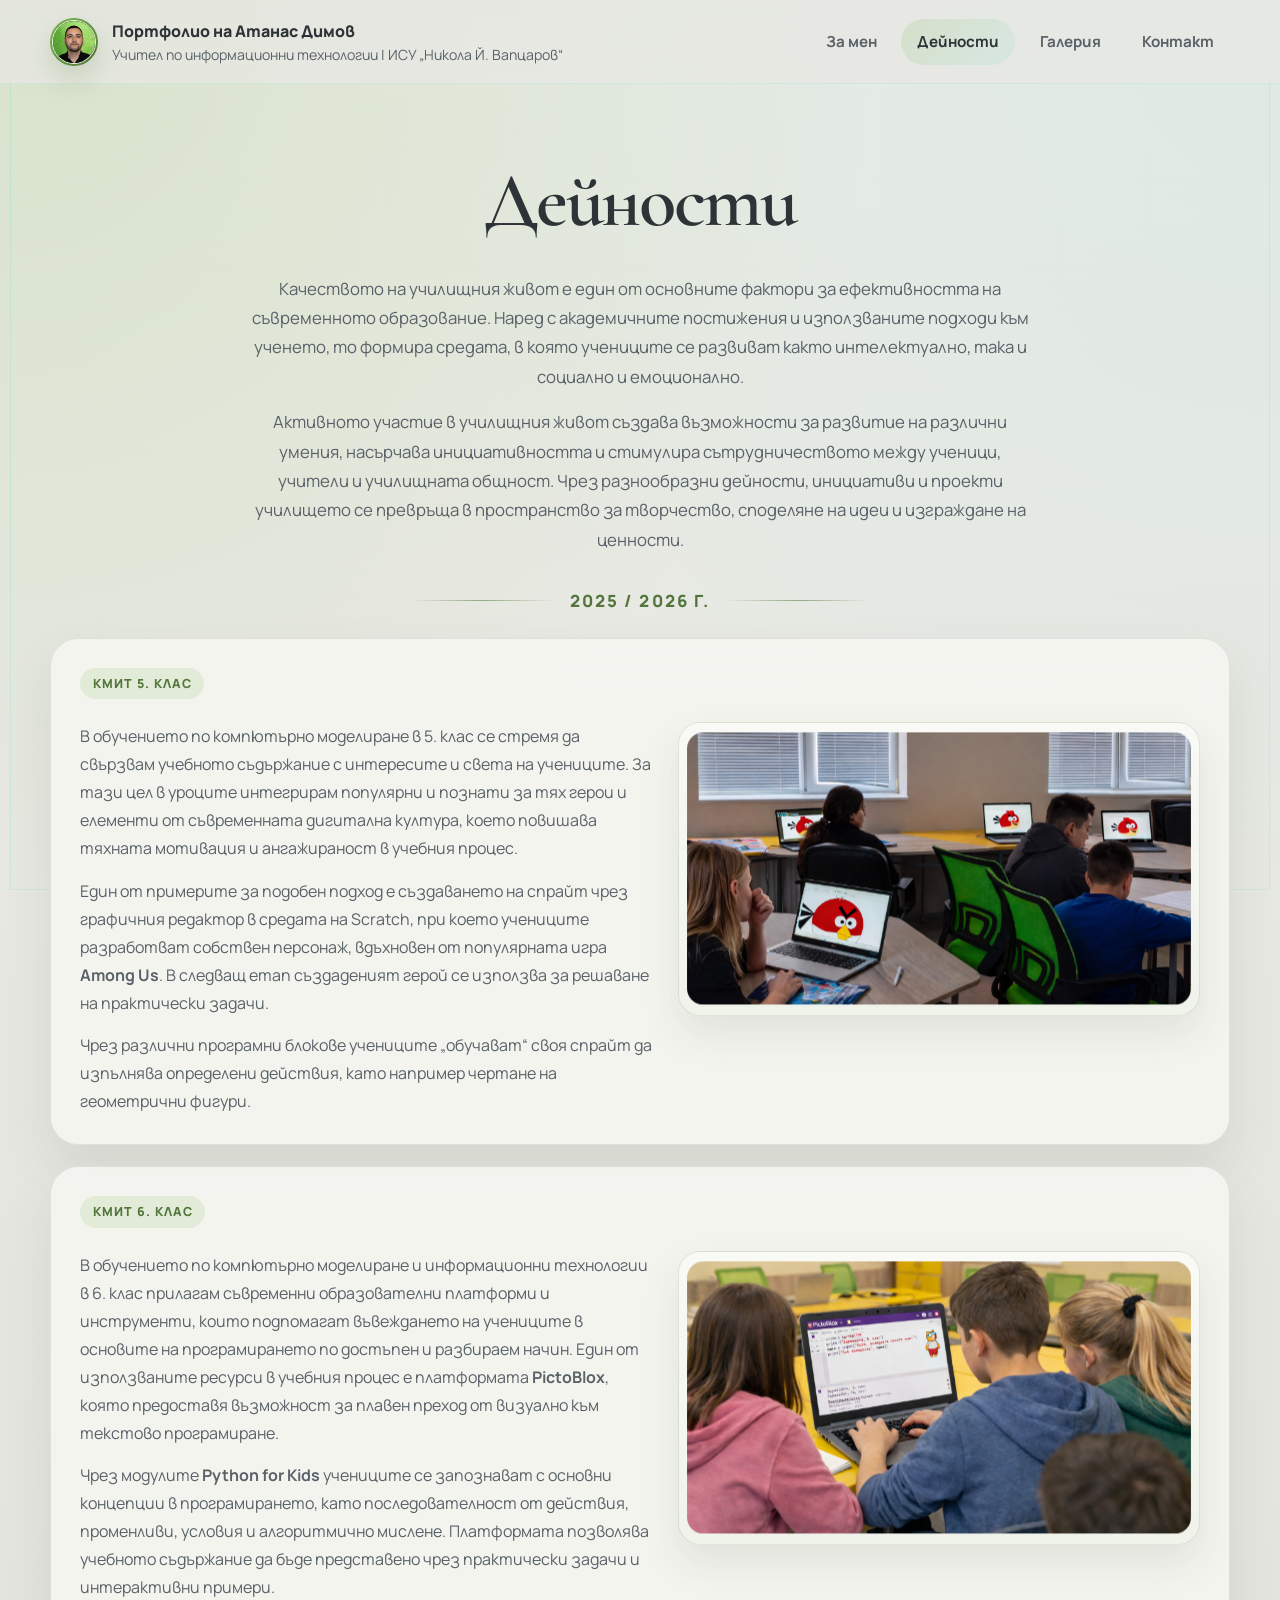
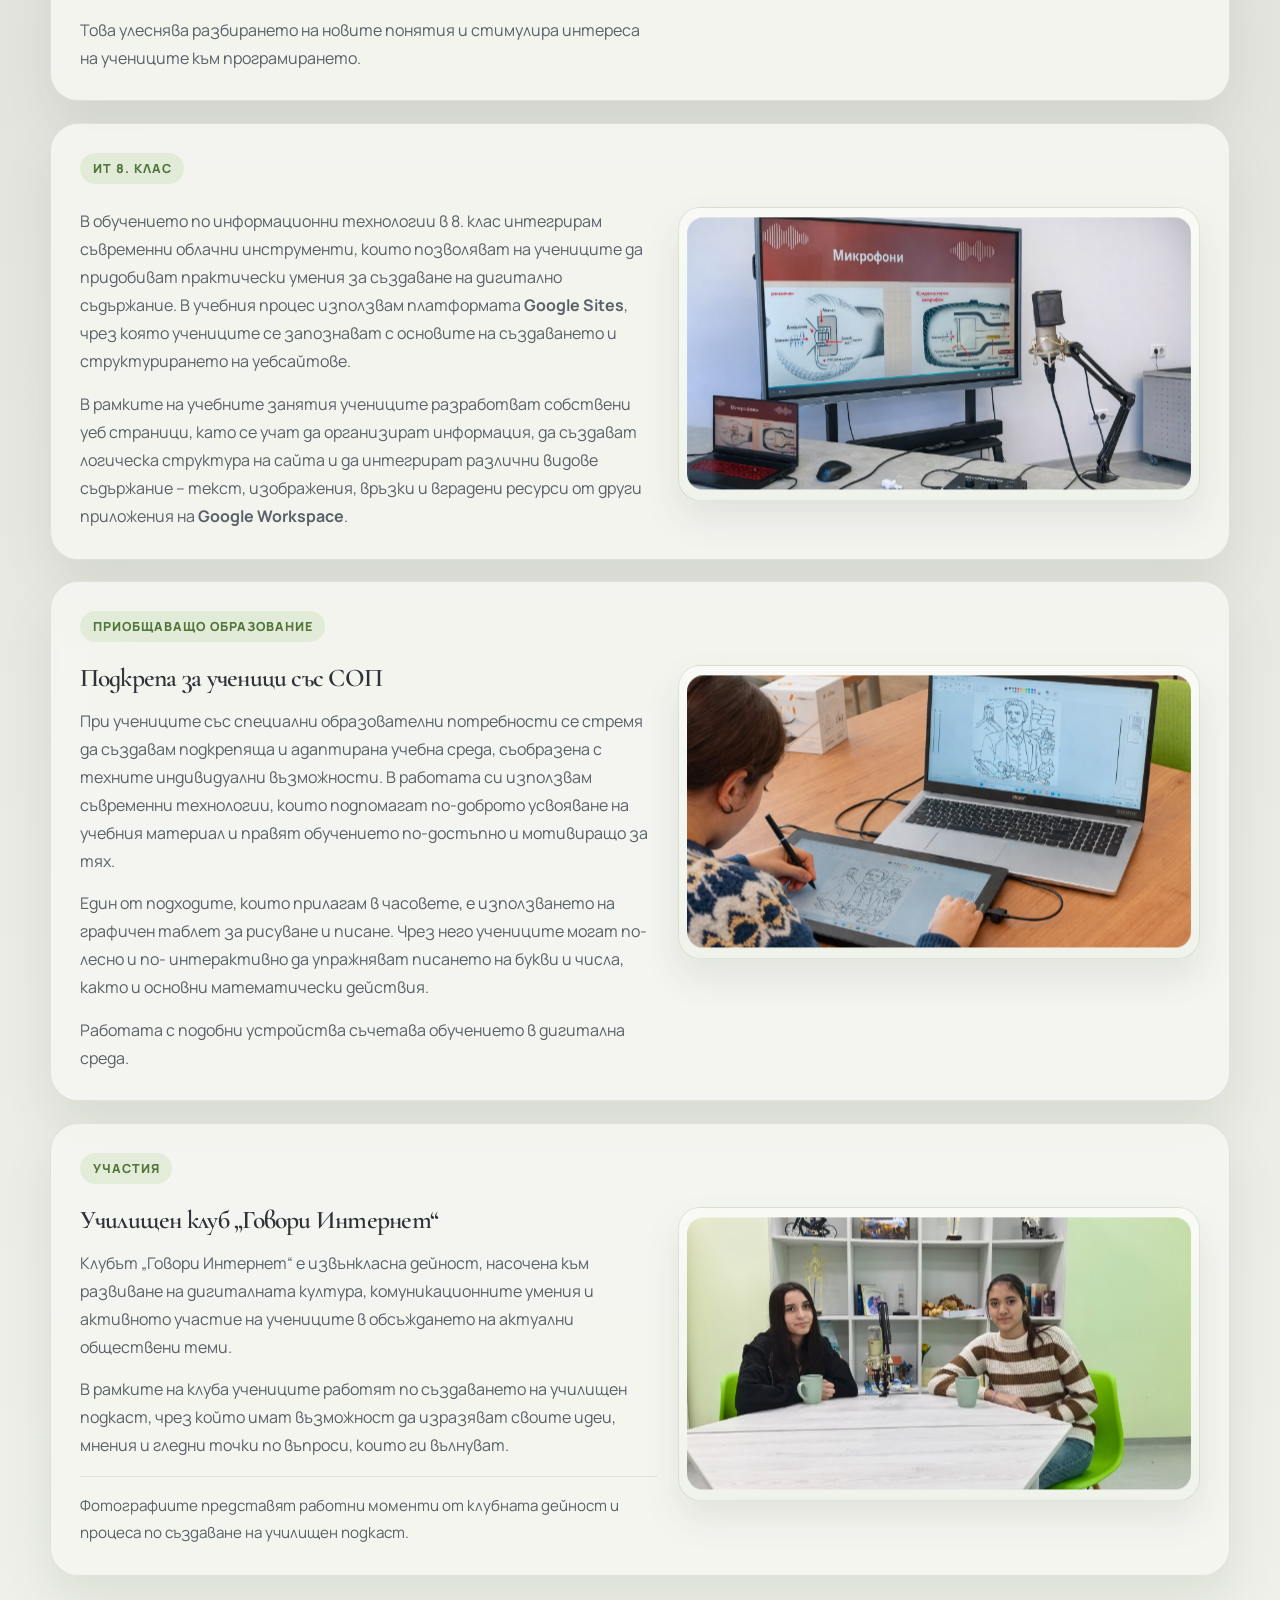
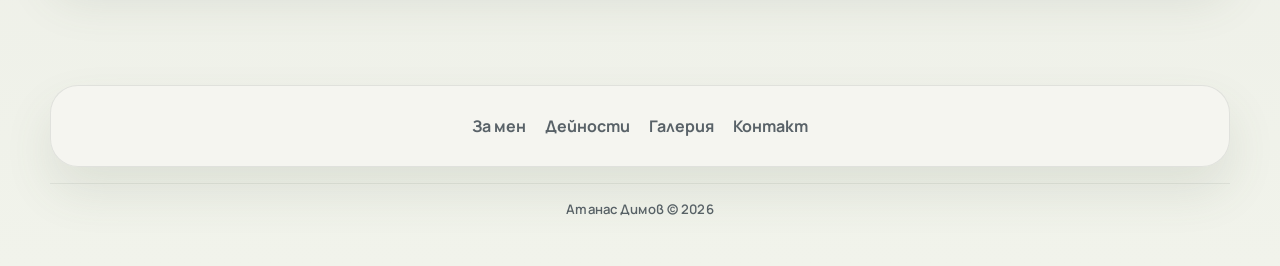
==== activities.html @ 5ce168e5 "portfolio" ====
<!DOCTYPE html>
<html lang="bg">
  <head>
    <meta charset="UTF-8" />
        <meta name="viewport" content="width=device-width, initial-scale=1.0" />
    <script>
      document.documentElement.classList.add("js");
    </script>
    <title>Учителско портфолио | Дейности</title>
    <meta
      name="description"
      content="Страница с основните направления за дейности в учителското портфолио на Атанас Димов."
    />
    <link rel="preconnect" href="https://fonts.googleapis.com" />
    <link rel="preconnect" href="https://fonts.gstatic.com" crossorigin />
    <link
      href="https://fonts.googleapis.com/css2?family=Cormorant+Garamond:wght@500;600;700&family=Manrope:wght@400;500;600;700;800&display=swap"
      rel="stylesheet"
    />
    <link rel="icon" type="image/svg+xml" href="assets/favicon.svg" />
    <link rel="icon" type="image/png" sizes="32x32" href="assets/favicon-32.png" />
    <link rel="icon" type="image/png" sizes="16x16" href="assets/favicon-16.png" />
    <link rel="icon" type="image/png" sizes="48x48" href="assets/favicon-48.png" />
    <link rel="apple-touch-icon" href="assets/favicon.png" />
    <link rel="stylesheet" href="assets/styles.css?v=20260509a" />
  </head>
  <body class="is-loading" data-page="activities">
    <div class="site-loader" data-site-loader role="status" aria-live="polite">
      <div class="site-loader__stage">
        <div class="site-loader__glow" aria-hidden="true"></div>
        <figure class="site-loader__art" aria-hidden="true">
          <img class="site-loader__image" src="assets/loadpage.png" alt="" decoding="async" />
        </figure>
        <div class="site-loader__copy">
          <strong>Учителско портфолио</strong>
          <span>Зареждане на страницата...</span>
        </div>
      </div>
    </div>    <div class="site-shell">
      <header class="topbar">
        <div class="container topbar-inner">
          <a class="brand" href="index.html" aria-label="Портфолио">
            <div class="brand-mark"><img class="brand-mark-image" src="assets/atanas-photo.jpg" alt="Атанас Димов" /></div>
            <div class="brand-copy">
              <div class="brand-title">Портфолио на Атанас Димов</div>
              <div class="brand-subtitle">Учител по информационни технологии | ИСУ „Никола Й. Вапцаров“</div>
            </div>
          </a>

          <button
            class="nav-toggle"
            type="button"
            aria-label="Отвори меню"
            aria-expanded="false"
            data-nav-toggle
          >
            <span></span>
          </button>

                    <nav class="nav" data-nav>
            <a href="index.html" data-page="about">За мен</a>
            <a href="activities.html" data-page="activities">Дейности</a>
            <a href="gallery.html" data-page="gallery">Галерия</a>
            <a href="contact.html" data-page="contact">Контакт</a>
          </nav>
        </div>
      </header>

      <main>
        <section class="section">
          <div class="container">
            <div class="simple-title reveal">
              <h1>Дейности</h1>
            </div>

            <div class="section-header reveal" style="margin-left: auto; margin-right: auto; text-align: center;">
              <p>
                Качеството на училищния живот е един от основните фактори за ефективността на съвременното образование. Наред с академичните постижения и използваните подходи към ученето, то формира средата, в която учениците се развиват както интелектуално, така и социално и емоционално.


              </p>
              <p>
                Активното участие в училищния живот създава възможности за развитие на различни умения, насърчава инициативността и стимулира сътрудничеството между ученици, учители и училищната общност. Чрез разнообразни дейности, инициативи и проекти училището се превръща в пространство за творчество, споделяне на идеи и изграждане на ценности.


              </p>
            </div>

            <div class="year-divider reveal"><span>2025 / 2026 г.</span></div>

            <div class="grid grid-3">
              <article class="card reveal activity-feature-card">
                <div class="card-tag">КМИТ 5. клас</div>
                <div class="activity-feature-layout">
                  <div class="activity-copy">
                    <p>
                      В обучението по компютърно моделиране в 5. клас се стремя да свързвам
                      учебното съдържание с интересите и света на учениците. За тази цел в
                      уроците интегрирам популярни и познати за тях герои и елементи от
                      съвременната дигитална култура, което повишава тяхната мотивация и
                      ангажираност в учебния процес.
                    </p>
                    <p>
                      Един от примерите за подобен подход е създаването на спрайт чрез графичния
                      редактор в средата на Scratch, при което учениците разработват собствен
                      персонаж, вдъхновен от популярната игра <strong>Among Us</strong>. В следващ етап създаденият
                      герой се използва за решаване на практически задачи.
                    </p>
                    <p>
                      Чрез различни програмни блокове учениците „обучават“ своя спрайт да
                      изпълнява определени действия, като например чертане на геометрични фигури.
                    </p>
                  </div>
                  <div class="activity-media">
                    <figure class="activity-photo-frame">
                      <img
                        src="assets/activities/kmit-5/angry-birds-horizontal.png"
                        alt="Ученици работят по графичен проект в КМИТ 5. клас"
                        loading="lazy"
                      />
                    </figure>
                  </div>
                </div>
              </article>

              <article class="card reveal activity-feature-card">
                <div class="card-tag">КМИТ 6. клас</div>
                <div class="activity-feature-layout">
                  <div class="activity-copy">
                    <p>
                      В обучението по компютърно моделиране и информационни технологии в 6. клас
                      прилагам съвременни образователни платформи и инструменти, които подпомагат
                      въвеждането на учениците в основите на програмирането по достъпен и разбираем начин.
                      Един от използваните ресурси в учебния процес е платформата <strong>PictoBlox</strong>, която
                      предоставя възможност за плавен преход от визуално към текстово програмиране.
                    </p>
                    <p>
                      Чрез модулите <strong>Python for Kids</strong> учениците се запознават с основни концепции в
                      програмирането, като последователност от действия, променливи, условия и
                      алгоритмично мислене. Платформата позволява учебното съдържание да бъде
                      представено чрез практически задачи и интерактивни примери.
                    </p>
                    <p>
                      Това улеснява разбирането на новите понятия и стимулира интереса на учениците
                      към програмирането.
                    </p>
                  </div>
                  <div class="activity-media">
                    <figure class="activity-photo-frame">
                      <img
                        src="assets/activities/kmit-6/pictoblox-horizontal.png"
                        alt="Ученици работят с PictoBlox в КМИТ 6. клас"
                        loading="lazy"
                      />
                    </figure>
                  </div>
                </div>
              </article>

              <article class="card reveal activity-feature-card">
                <div class="card-tag">ИТ 8. клас</div>
                <div class="activity-feature-layout">
                  <div class="activity-copy">
                    <p>
                      В обучението по информационни технологии в 8. клас интегрирам съвременни
                      облачни инструменти, които позволяват на учениците да придобиват практически
                      умения за създаване на дигитално съдържание. В учебния процес използвам
                      платформата <strong>Google Sites</strong>, чрез която учениците се запознават с
                      основите на създаването и структурирането на уебсайтове.
                    </p>
                    <p>
                      В рамките на учебните занятия учениците разработват собствени уеб страници,
                      като се учат да организират информация, да създават логическа структура на сайта
                      и да интегрират различни видове съдържание – текст, изображения, връзки и
                      вградени ресурси от други приложения на <strong>Google Workspace</strong>.
                    </p>
                  </div>
                  <div class="activity-media">
                    <figure class="activity-photo-frame">
                      <img
                        src="assets/activities/it-8/google-sites-horizontal.png"
                        alt="Презентация и работа с дигитално съдържание в ИТ 8. клас"
                        loading="lazy"
                      />
                    </figure>
                  </div>
                </div>
              </article>

              <article class="card reveal activity-feature-card">
                <div class="card-tag">Приобщаващо образование</div>
                <div class="activity-feature-layout">
                  <div class="activity-copy">
                    <h3>Подкрепа за ученици със СОП</h3>
                    <p>
                      При учениците със специални образователни потребности се стремя да
                      създавам подкрепяща и адаптирана учебна среда, съобразена с техните
                      индивидуални възможности. В работата си използвам съвременни технологии,
                      които подпомагат по-доброто усвояване на учебния материал и правят
                      обучението по-достъпно и мотивиращо за тях.
                    </p>
                    <p>
                      Един от подходите, които прилагам в часовете, е използването на графичен
                      таблет за рисуване и писане. Чрез него учениците могат по-лесно и по-
                      интерактивно да упражняват писането на букви и числа, както и основни
                      математически действия.
                    </p>
                    <p>
                      Работата с подобни устройства съчетава обучението в дигитална среда.
                    </p>
                  </div>
                  <div class="activity-media">
                    <figure class="activity-photo-frame">
                      <img
                        src="assets/activities/inclusive-education/graphic-tablet.png"
                        alt="Ученик работи с графичен таблет в подкрепяща учебна среда"
                        loading="lazy"
                      />
                    </figure>
                  </div>
                </div>
              </article>

              <article class="card reveal activity-feature-card">
                <div class="card-tag">Участия</div>
                <div class="activity-feature-layout">
                  <div class="activity-copy">
                    <h3>Училищен клуб „Говори Интернет“</h3>
                    <p>
                      Клубът „Говори Интернет“ е извънкласна дейност, насочена към развиване
                      на дигиталната култура, комуникационните умения и активното участие на
                      учениците в обсъждането на актуални обществени теми.
                    </p>
                    <p>
                      В рамките на клуба учениците работят по създаването на училищен подкаст,
                      чрез който имат възможност да изразяват своите идеи, мнения и гледни точки
                      по въпроси, които ги вълнуват.
                    </p>
                    <p class="activity-note">
                      Фотографиите представят работни моменти от клубната дейност и процеса по създаване на училищен подкаст.
                    </p>
                  </div>

                  <div class="activity-media">
                    <figure class="activity-photo-frame">
                      <img
                        src="assets/activities/club-govori-internet/podcast2.jpg"
                        alt="Подкаст дейност в училищния клуб Говори Интернет"
                        loading="lazy"
                      />
                    </figure>
                  </div>
                </div>
              </article>
            </div>
          </div>
        </section>
      </main>

      <footer class="site-footer">
        <div class="container">
          <div class="footer-panel footer-panel--compact">
            <div class="footer-links footer-links-centered">
              <a href="index.html">За мен</a>
              <a href="activities.html">Дейности</a>
              <a href="gallery.html">Галерия</a>
              <a href="contact.html">Контакт</a>
            </div>
          </div>
          <div class="footer-legal">Атанас Димов © 2026</div>
        </div>
      </footer>
    </div>

    <script src="assets/app.js?v=20260509a"></script>
  </body>
</html>
---- assets/styles.css ----
﻿:root {
  --bg: #e8e8e3;
  --bg-soft: #f2f3ed;
  --surface: rgba(245, 246, 241, 0.9);
  --surface-strong: #f8f9f4;
  --ink: #2e3337;
  --ink-muted: #596268;
  --accent: #7bb84f;
  --accent-strong: #6ba144;
  --accent-deep: #51753a;
  --accent-soft: #d9ebc5;
  --accent-line: #59d6dc;
  --border: rgba(46, 51, 55, 0.1);
  --shadow: 0 24px 48px rgba(83, 95, 76, 0.12);
  --radius-xl: 28px;
  --radius-lg: 20px;
  --radius-md: 14px;
  --max-width: 1180px;
}

*,
*::before,
*::after {
  box-sizing: border-box;
}

html {
  scroll-behavior: smooth;
}

body {
  margin: 0;
  font-family: "Manrope", "Segoe UI", sans-serif;
  color: var(--ink);
  background:
    radial-gradient(circle at top left, rgba(123, 184, 79, 0.18), transparent 24%),
    radial-gradient(circle at top right, rgba(89, 214, 220, 0.09), transparent 26%),
    linear-gradient(180deg, #ecece6 0%, #e3e4de 48%, #f1f3eb 100%);
  min-height: 100vh;
}

body::before {
  content: "";
  position: fixed;
  inset: 0;
  pointer-events: none;
  background-image:
    linear-gradient(rgba(89, 214, 220, 0.14) 1px, transparent 1px),
    linear-gradient(90deg, rgba(89, 214, 220, 0.14) 1px, transparent 1px);
  background-size: 88px 88px;
  mask-image: linear-gradient(180deg, rgba(0, 0, 0, 0.22), transparent 72%);
  opacity: 0.22;
}

body::after {
  content: "";
  position: fixed;
  inset: 10px;
  pointer-events: none;
  border: 1px solid rgba(89, 214, 220, 0.18);
}

img {
  display: block;
  max-width: 100%;
}

.tilt-photo {
  --reveal-y: 0px;
  --tilt-x: 0deg;
  --tilt-y: 0deg;
  --tilt-scale: 1;
  position: relative;
  transform: perspective(900px) translateY(var(--reveal-y)) rotateX(var(--tilt-x)) rotateY(var(--tilt-y)) scale(var(--tilt-scale));
  transform-style: preserve-3d;
  will-change: transform;
  transition: transform 0.24s ease, box-shadow 0.24s ease, filter 0.24s ease;
}

.tilt-photo:hover {
  box-shadow: 0 26px 54px rgba(73, 88, 63, 0.2);
}

.tilt-photo img {
  transform: translateZ(22px) scale(1.012);
  transition: transform 0.24s ease;
}

a {
  color: inherit;
  text-decoration: none;
}

p {
  margin: 0;
  line-height: 1.75;
  color: var(--ink-muted);
}

h1,
h2,
h3,
h4 {
  margin: 0;
  font-family: "Cormorant Garamond", Georgia, serif;
  font-weight: 600;
  line-height: 1.05;
  letter-spacing: -0.03em;
}

h1 {
  font-size: clamp(3rem, 7vw, 6rem);
}

h2 {
  font-size: clamp(2.1rem, 4vw, 3.6rem);
}

h3 {
  font-size: clamp(1.45rem, 2vw, 2rem);
}

.site-shell {
  position: relative;
  z-index: 1;
}

.container {
  width: min(calc(100% - 2rem), var(--max-width));
  margin: 0 auto;
}

.section {
  padding: 4.8rem 0;
}

.eyebrow {
  display: inline-flex;
  align-items: center;
  gap: 0.6rem;
  margin-bottom: 1rem;
  color: var(--accent-deep);
  font-size: 0.88rem;
  font-weight: 700;
  letter-spacing: 0.16em;
  text-transform: uppercase;
}

.eyebrow::before {
  content: "";
  width: 2.2rem;
  height: 1px;
  background: currentColor;
}

.section-header {
  max-width: 780px;
  margin-bottom: 2.2rem;
}

.section-header p {
  margin-top: 1rem;
  font-size: 1.05rem;
}

.chip-row {
  display: flex;
  flex-wrap: wrap;
  gap: 0.75rem;
}

.chip {
  padding: 0.78rem 1rem;
  border-radius: 999px;
  background: rgba(248, 249, 244, 0.88);
  border: 1px solid rgba(123, 184, 79, 0.26);
  color: var(--ink);
  font-size: 0.95rem;
  font-weight: 600;
  box-shadow: 0 10px 22px rgba(87, 98, 78, 0.06);
}

.topbar {
  position: sticky;
  top: 0;
  z-index: 20;
  padding: 1.1rem 0;
  backdrop-filter: blur(18px);
  background: rgba(232, 232, 227, 0.8);
  border-bottom: 1px solid rgba(89, 214, 220, 0.14);
}

.topbar-inner {
  display: flex;
  align-items: center;
  justify-content: space-between;
  gap: 1rem;
}

.brand {
  display: flex;
  align-items: center;
  gap: 0.9rem;
  min-width: 0;
}

.brand-mark {
  width: 3rem;
  height: 3rem;
  padding: 2px;
  border-radius: 50%;
  background: linear-gradient(135deg, var(--accent) 0%, var(--accent-deep) 100%);
  box-shadow: 0 12px 28px rgba(86, 123, 61, 0.22);
  overflow: hidden;
}

.brand-mark-image {
  width: 100%;
  height: 100%;
  display: block;
  object-fit: cover;
  border-radius: 50%;
  border: 1px solid rgba(248, 249, 244, 0.92);
}

.brand-copy {
  min-width: 0;
}

.brand-title {
  font-size: 1rem;
  font-weight: 800;
  color: var(--ink);
}

.brand-subtitle {
  margin-top: 0.18rem;
  font-size: 0.88rem;
  color: var(--ink-muted);
}

.nav-toggle {
  display: none;
  border: 0;
  background: rgba(248, 249, 244, 0.92);
  color: var(--ink);
  width: 2.9rem;
  height: 2.9rem;
  border-radius: 50%;
  box-shadow: 0 10px 18px rgba(84, 97, 76, 0.08);
}

.nav-toggle span,
.nav-toggle span::before,
.nav-toggle span::after {
  display: block;
  position: relative;
  width: 1.1rem;
  height: 2px;
  margin: 0 auto;
  background: currentColor;
  transition: transform 0.25s ease, opacity 0.25s ease;
}

.nav-toggle span::before,
.nav-toggle span::after {
  content: "";
  position: absolute;
  left: 0;
}

.nav-toggle span::before {
  top: -0.35rem;
}

.nav-toggle span::after {
  top: 0.35rem;
}

.nav {
  display: flex;
  align-items: center;
  gap: 0.55rem;
}

.nav a {
  padding: 0.78rem 1rem;
  border-radius: 999px;
  color: var(--ink-muted);
  font-size: 0.95rem;
  font-weight: 700;
  transition: background 0.22s ease, color 0.22s ease, transform 0.22s ease;
}

.nav a:hover,
.nav a:focus-visible {
  background: rgba(123, 184, 79, 0.12);
  color: var(--ink);
  transform: translateY(-1px);
}

.nav a.is-active {
  background: linear-gradient(135deg, rgba(123, 184, 79, 0.18), rgba(89, 214, 220, 0.1));
  color: var(--ink);
}

.hero {
  padding: 4.4rem 0 2.8rem;
}

.hero-grid {
  display: grid;
  grid-template-columns: minmax(0, 1.2fr) minmax(320px, 0.9fr);
  gap: 2rem;
  align-items: stretch;
}

.hero-copy,
.hero-panel,
.card,
.feature-card,
.timeline-item,
.gallery-card,
.quote-panel,
.footer-panel {
  border: 1px solid var(--border);
  border-radius: var(--radius-xl);
  background: var(--surface);
  box-shadow: var(--shadow);
  backdrop-filter: blur(16px);
}

.hero-copy {
  position: relative;
  overflow: hidden;
  padding: 3rem;
}

.hero-copy::after {
  content: "";
  position: absolute;
  right: -6rem;
  bottom: -7rem;
  width: 16rem;
  height: 16rem;
  border-radius: 50%;
  background: radial-gradient(circle, rgba(123, 184, 79, 0.18), transparent 65%);
}

.hero-copy p {
  margin-top: 1.4rem;
  max-width: 48rem;
  font-size: 1.08rem;
}

.hero-actions {
  display: flex;
  flex-wrap: wrap;
  gap: 1rem;
  margin-top: 2rem;
}

.button {
  display: inline-flex;
  align-items: center;
  justify-content: center;
  gap: 0.6rem;
  min-height: 3.4rem;
  padding: 0 1.3rem;
  border-radius: 999px;
  border: 1px solid transparent;
  font-weight: 800;
  transition: transform 0.22s ease, box-shadow 0.22s ease, background 0.22s ease;
}

.button:hover,
.button:focus-visible {
  transform: translateY(-2px);
  box-shadow: 0 14px 26px rgba(82, 96, 74, 0.14);
}

.button-primary {
  color: #fff;
  background: linear-gradient(135deg, var(--accent-deep) 0%, var(--accent-strong) 54%, var(--accent) 100%);
}

.button-secondary {
  border-color: rgba(81, 117, 58, 0.24);
  background: rgba(248, 249, 244, 0.88);
  color: var(--ink);
}

.hero-panel {
  position: relative;
  overflow: hidden;
  padding: 2rem;
}

.hero-panel::before {
  content: "";
  position: absolute;
  inset: 0;
  background:
    radial-gradient(circle at top right, rgba(123, 184, 79, 0.18), transparent 32%),
    linear-gradient(145deg, rgba(89, 214, 220, 0.06), transparent 58%);
}

.hero-panel > * {
  position: relative;
}

.profile-panel {
  background: linear-gradient(180deg, rgba(243, 245, 237, 0.96), rgba(231, 234, 225, 0.94));
}

.portrait-showcase {
  display: grid;
  gap: 1rem;
  justify-items: start;
}

.portrait-shell {
  position: relative;
  width: min(100%, 18rem);
  aspect-ratio: 1;
  padding: 0.7rem;
  border-radius: 50%;
  background: radial-gradient(circle at 32% 28%, #b9e67b 0%, #99d15d 34%, #7fb64b 64%, #698d42 100%);
  border: 2px solid rgba(81, 117, 58, 0.5);
  box-shadow: 0 18px 36px rgba(80, 102, 58, 0.22);
  overflow: hidden;
}

.portrait-shell::after {
  content: "";
  position: absolute;
  inset: 0;
  background:
    radial-gradient(circle at top left, rgba(255, 255, 255, 0.36), transparent 28%),
    linear-gradient(132deg, transparent 16%, rgba(34, 42, 27, 0.08) 17%, transparent 18%),
    linear-gradient(144deg, transparent 65%, rgba(34, 42, 27, 0.12) 66%, transparent 67%);
  pointer-events: none;
}

.portrait-image,
.portrait-fallback {
  position: absolute;
  inset: 0.7rem;
  border-radius: 50%;
  border: 4px solid rgba(31, 42, 23, 0.62);
}

.portrait-image {
  z-index: 1;
  width: calc(100% - 1.4rem);
  height: calc(100% - 1.4rem);
  object-fit: cover;
  background: #a9d770;
}

.portrait-fallback {
  display: grid;
  place-items: center;
  gap: 0.2rem;
  background: radial-gradient(circle at 36% 25%, #bce87b 0%, #8ec653 48%, #6d9745 100%);
  color: #24321d;
  text-align: center;
}

.portrait-fallback span {
  font-family: "Cormorant Garamond", Georgia, serif;
  font-size: clamp(3.8rem, 9vw, 5.4rem);
  font-weight: 700;
  line-height: 1;
}

.portrait-fallback small {
  font-size: 0.82rem;
  font-weight: 800;
  letter-spacing: 0.2em;
  text-transform: uppercase;
}

.portrait-shell.is-fallback .portrait-image {
  display: none;
}

.portrait-shell:not(.is-fallback) .portrait-fallback {
  display: none;
}

.portrait-caption {
  display: grid;
  gap: 0.15rem;
}

.portrait-caption strong {
  font-size: 1.2rem;
  color: var(--ink);
}

.portrait-caption span {
  font-size: 0.95rem;
  color: var(--ink-muted);
}

.profile-divider {
  width: 100%;
  height: 0.7rem;
  margin: 1.35rem 0 1rem;
  border-radius: 999px;
  background: linear-gradient(90deg, var(--accent) 0 34%, transparent 34% 40%, rgba(89, 214, 220, 0.74) 40% 100%);
}

.metrics {
  display: grid;
  grid-template-columns: repeat(2, minmax(0, 1fr));
  gap: 1rem;
  margin-top: 1.6rem;
}

.metric {
  padding: 1.2rem;
  border-radius: var(--radius-lg);
  background: rgba(249, 250, 245, 0.88);
  border: 1px solid rgba(123, 184, 79, 0.18);
}

.metric strong {
  display: block;
  font-size: 1.8rem;
  font-family: "Cormorant Garamond", Georgia, serif;
  color: var(--ink);
}

.metric span {
  font-size: 0.92rem;
  color: var(--ink-muted);
}

.accent-card {
  margin-top: 1rem;
  padding: 1.25rem;
  border-radius: var(--radius-lg);
  background: linear-gradient(135deg, rgba(123, 184, 79, 0.16), rgba(89, 214, 220, 0.08));
}

.grid {
  display: grid;
  gap: 1.35rem;
}

.grid-3 {
  grid-template-columns: repeat(3, minmax(0, 1fr));
}

.grid-2 {
  grid-template-columns: repeat(2, minmax(0, 1fr));
}

.card,
.feature-card,
.gallery-card,
.quote-panel,
.footer-panel,
.timeline-item {
  padding: 1.8rem;
}

.card h3,
.feature-card h3,
.gallery-card h3,
.timeline-item h3 {
  margin-bottom: 0.8rem;
}

.card p + p,
.feature-card p + p,
.timeline-item p + p {
  margin-top: 0.8rem;
}

.card-tag {
  display: inline-flex;
  align-items: center;
  margin-bottom: 1rem;
  padding: 0.45rem 0.8rem;
  border-radius: 999px;
  background: rgba(123, 184, 79, 0.14);
  color: var(--accent-deep);
  font-size: 0.78rem;
  font-weight: 800;
  letter-spacing: 0.08em;
  text-transform: uppercase;
}

.split-layout {
  display: grid;
  grid-template-columns: minmax(0, 1fr) minmax(280px, 360px);
  gap: 1.4rem;
  align-items: start;
}

.aside-panel {
  padding: 1.8rem;
  border-radius: var(--radius-xl);
  background: linear-gradient(180deg, rgba(248, 249, 244, 0.92), rgba(232, 235, 227, 0.9));
  border: 1px solid var(--border);
  box-shadow: 0 16px 36px rgba(82, 97, 74, 0.1);
}

.aside-panel h3 {
  margin-bottom: 0.9rem;
}

.stat-list {
  display: grid;
  gap: 1rem;
  margin-top: 1.2rem;
}

.stat-row {
  display: flex;
  justify-content: space-between;
  gap: 1rem;
  padding-bottom: 0.9rem;
  border-bottom: 1px solid rgba(46, 51, 55, 0.08);
}

.stat-row:last-child {
  padding-bottom: 0;
  border-bottom: 0;
}

.stat-row strong {
  color: var(--ink);
}

.timeline {
  display: grid;
  gap: 1rem;
}

.timeline-item {
  position: relative;
  padding-left: 4.3rem;
}

.timeline-item::before {
  content: attr(data-year);
  position: absolute;
  left: 1.2rem;
  top: 1.8rem;
  font-size: 0.92rem;
  font-weight: 800;
  color: var(--accent-deep);
}

.timeline-item::after {
  content: "";
  position: absolute;
  left: 1.85rem;
  top: 3.5rem;
  bottom: 1.8rem;
  width: 1px;
  background: linear-gradient(180deg, rgba(123, 184, 79, 0.45), rgba(123, 184, 79, 0));
}

.timeline-item:last-child::after {
  display: none;
}

.feature-card {
  min-height: 100%;
  background: linear-gradient(180deg, rgba(249, 250, 245, 0.94), rgba(236, 238, 230, 0.88));
}

.feature-icon {
  display: inline-grid;
  place-items: center;
  width: 3rem;
  height: 3rem;
  margin-bottom: 1rem;
  border-radius: 16px;
  background: linear-gradient(135deg, rgba(123, 184, 79, 0.18), rgba(89, 214, 220, 0.12));
  color: var(--accent-deep);
  font-size: 1.1rem;
}

.check-list {
  display: grid;
  gap: 0.8rem;
  margin-top: 1.2rem;
}

.check-item {
  display: flex;
  align-items: flex-start;
  gap: 0.8rem;
}

.check-item::before {
  content: "◆";
  color: var(--accent);
  font-size: 0.95rem;
  line-height: 1.5;
}

.quote-panel {
  display: grid;
  gap: 1rem;
  background: linear-gradient(160deg, rgba(123, 184, 79, 0.1), rgba(248, 249, 244, 0.92));
}

.quote-text {
  font-family: "Cormorant Garamond", Georgia, serif;
  font-size: clamp(1.8rem, 3vw, 2.7rem);
  line-height: 1.12;
  color: var(--ink);
}

.masonry {
  columns: 3 260px;
  column-gap: 1.2rem;
}

.gallery-card {
  display: inline-block;
  width: 100%;
  margin: 0 0 1.2rem;
  break-inside: avoid;
  overflow: hidden;
}

.gallery-visual {
  height: 12rem;
  margin: -1.8rem -1.8rem 1.3rem;
  background:
    radial-gradient(circle at top left, rgba(255, 255, 255, 0.42), transparent 30%),
    linear-gradient(135deg, rgba(123, 184, 79, 0.88), rgba(89, 214, 220, 0.4), rgba(81, 117, 58, 0.82));
}

.gallery-card:nth-child(2n) .gallery-visual {
  height: 15rem;
  background:
    radial-gradient(circle at top right, rgba(255, 255, 255, 0.46), transparent 34%),
    linear-gradient(135deg, rgba(89, 214, 220, 0.34), rgba(123, 184, 79, 0.82), rgba(81, 117, 58, 0.82));
}

.gallery-card:nth-child(3n) .gallery-visual {
  height: 13.6rem;
}

.gallery-meta {
  display: flex;
  justify-content: space-between;
  gap: 1rem;
  margin-top: 1rem;
  padding-top: 1rem;
  border-top: 1px solid rgba(46, 51, 55, 0.08);
  font-size: 0.9rem;
  color: var(--ink-muted);
}

.cta-band {
  padding: 2rem;
  border-radius: var(--radius-xl);
  background: linear-gradient(135deg, var(--accent-deep), var(--accent-strong));
  color: #fff;
  box-shadow: 0 20px 36px rgba(81, 103, 60, 0.2);
}

.cta-band p {
  color: rgba(255, 255, 255, 0.88);
}

.cta-band .button-secondary {
  background: rgba(255, 255, 255, 0.14);
  border-color: rgba(255, 255, 255, 0.28);
  color: #fff;
}

.site-footer {
  padding: 2rem 0 3rem;
}

.footer-panel {
  display: grid;
  grid-template-columns: minmax(0, 1fr) auto;
  gap: 1rem;
  align-items: center;
}

.footer-links {
  display: flex;
  flex-wrap: wrap;
  gap: 0.8rem 1.2rem;
  justify-content: flex-end;
}

.footer-links a {
  color: var(--ink-muted);
  font-weight: 700;
}

.reveal {
  --reveal-y: 0px;
  opacity: 1;
  transform: translateY(var(--reveal-y));
}

html.js.app-ready .reveal {
  --reveal-y: 24px;
  opacity: 0;
  transform: translateY(var(--reveal-y));
  transition: opacity 0.7s ease, transform 0.7s ease;
}

html.js.app-ready .reveal.is-visible {
  --reveal-y: 0px;
  opacity: 1;
  transform: translateY(var(--reveal-y));
}

.reveal.tilt-photo,
html.js.app-ready .reveal.tilt-photo,
html.js.app-ready .reveal.is-visible.tilt-photo {
  transform: perspective(900px) translateY(var(--reveal-y)) rotateX(var(--tilt-x)) rotateY(var(--tilt-y)) scale(var(--tilt-scale));
}

@media (max-width: 980px) {
  .hero-grid,
  .split-layout,
  .grid-3,
  .grid-2,
  .footer-panel {
    grid-template-columns: 1fr;
  }

  .hero-copy,
  .hero-panel,
  .card,
  .feature-card,
  .timeline-item,
  .gallery-card,
  .quote-panel,
  .footer-panel,
  .aside-panel {
    border-radius: 24px;
  }

  .nav-toggle {
    display: inline-grid;
    place-items: center;
    flex-shrink: 0;
  }

  .nav {
    position: absolute;
    top: calc(100% + 0.8rem);
    left: 1rem;
    right: 1rem;
    display: grid;
    gap: 0.45rem;
    padding: 0.7rem;
    border: 1px solid rgba(46, 51, 55, 0.08);
    border-radius: 24px;
    background: rgba(245, 246, 241, 0.96);
    box-shadow: 0 20px 36px rgba(82, 97, 74, 0.12);
    opacity: 0;
    pointer-events: none;
    transform: translateY(-8px);
    transition: opacity 0.22s ease, transform 0.22s ease;
  }

  .nav.is-open {
    opacity: 1;
    pointer-events: auto;
    transform: translateY(0);
  }

  .nav a {
    width: 100%;
  }

  .nav-toggle[aria-expanded="true"] span {
    transform: rotate(45deg);
  }

  .nav-toggle[aria-expanded="true"] span::before {
    transform: rotate(90deg) translateX(0.35rem);
  }

  .nav-toggle[aria-expanded="true"] span::after {
    opacity: 0;
  }

  .footer-links {
    justify-content: flex-start;
  }

  .portrait-showcase {
    justify-items: center;
  }

  .portrait-caption {
    text-align: center;
  }
}

@media (max-width: 640px) {
  .section {
    padding: 4rem 0;
  }

  .hero {
    padding-top: 3rem;
  }

  .hero-copy,
  .hero-panel,
  .card,
  .feature-card,
  .timeline-item,
  .gallery-card,
  .quote-panel,
  .aside-panel,
  .footer-panel,
  .cta-band {
    padding: 1.35rem;
  }

  .hero-copy {
    padding-top: 2rem;
  }

  .metrics {
    grid-template-columns: 1fr;
  }

  .timeline-item {
    padding-left: 1.35rem;
  }

  .timeline-item::before,
  .timeline-item::after {
    display: none;
  }

  .gallery-visual {
    margin: -1.35rem -1.35rem 1rem;
  }

  .portrait-shell {
    width: min(100%, 15rem);
  }

  body::after {
    inset: 6px;
  }
}

.simple-title {
  max-width: 820px;
  margin: 0 auto 2rem;
  text-align: center;
}

.simple-title h1 {
  font-size: clamp(3rem, 6vw, 5.4rem);
}

.profile-card {
  max-width: 920px;
  margin: 0 auto;
  padding: 2.2rem;
  background: linear-gradient(180deg, rgba(243, 245, 237, 0.96), rgba(232, 235, 227, 0.92));
}

.profile-card .portrait-showcase {
  justify-items: center;
  text-align: center;
}

.profile-card .portrait-shell {
  width: min(100%, 14rem);
}

.profile-details {
  display: grid;
  grid-template-columns: repeat(2, minmax(0, 1fr));
  gap: 1rem;
  margin-top: 1.6rem;
}

.detail-pill {
  padding: 1rem 1.1rem;
  border-radius: var(--radius-lg);
  background: rgba(248, 249, 244, 0.9);
  border: 1px solid rgba(123, 184, 79, 0.18);
}

.detail-pill span {
  display: block;
  margin-bottom: 0.35rem;
  font-size: 0.78rem;
  font-weight: 800;
  letter-spacing: 0.08em;
  text-transform: uppercase;
  color: var(--accent-deep);
}

.detail-pill strong {
  display: block;
  color: var(--ink);
  line-height: 1.5;
}

.detail-pill-wide {
  grid-column: 1 / -1;
}

.story-card {
  max-width: 920px;
  margin: 1.5rem auto 0;
}

.story-card h2 {
  margin-bottom: 1rem;
}

.story-card p + p {
  margin-top: 1rem;
}

@media (max-width: 640px) {
  .profile-details {
    grid-template-columns: 1fr;
  }

  .profile-card {
    padding: 1.35rem;
  }
}


.year-divider {
  display: flex;
  align-items: center;
  justify-content: center;
  gap: 1rem;
  margin: 2.2rem 0 1.6rem;
  color: var(--accent-deep);
}

.year-divider::before,
.year-divider::after {
  content: "";
  width: min(9rem, 18vw);
  height: 1px;
  background: linear-gradient(90deg, transparent, rgba(81, 117, 58, 0.55), transparent);
}

.year-divider span {
  font-size: 1.05rem;
  font-weight: 800;
  letter-spacing: 0.12em;
  text-transform: uppercase;
}

.activity-feature-card {
  grid-column: span 2;
}

.activity-gallery {
  display: grid;
  grid-template-columns: 1.4fr 1fr 1fr;
  gap: 0.75rem;
  margin-top: 1.4rem;
}

.activity-shot {
  position: relative;
  overflow: hidden;
  min-height: 9rem;
  display: grid;
  place-items: center;
  border-radius: 18px;
  background: rgba(123, 184, 79, 0.08);
  border: 1px solid rgba(81, 117, 58, 0.14);
}

.activity-shot img {
  width: 100%;
  height: 100%;
  object-fit: contain;
  background: rgba(236, 238, 230, 0.92);
  transition: transform 0.35s ease, filter 0.35s ease;
}

.activity-shot:hover img {
  transform: scale(1.01);
  filter: saturate(1.04);
}

.activity-shot-main {
  grid-row: span 2;
  min-height: 18.5rem;
}

.activity-shot-tall {
  grid-row: span 2;
  min-height: 18.5rem;
}

.activity-note {
  margin-top: 1rem;
  font-size: 0.95rem;
  color: var(--ink-muted);
}

@media (max-width: 980px) {
  .activity-feature-card {
    grid-column: span 1;
  }
}

@media (max-width: 640px) {
  .activity-gallery {
    grid-template-columns: 1fr 1fr;
  }

  .activity-shot-main,
  .activity-shot-tall {
    grid-column: span 2;
    grid-row: span 1;
    min-height: 12rem;
  }
}



.activity-feature-card {
  grid-column: 1 / -1;
}

.activity-feature-layout {
  display: grid;
  grid-template-columns: minmax(0, 1.05fr) minmax(320px, 0.95fr);
  gap: 1.35rem;
  align-items: start;
  margin-top: 0.45rem;
}

.activity-copy h3 {
  margin-bottom: 0.9rem;
}

.activity-copy p + p {
  margin-top: 0.9rem;
}

.activity-media {
  display: grid;
  gap: 0.8rem;
}

.activity-photo-frame {
  margin: 0;
  padding: 0.7rem;
  aspect-ratio: 16 / 9;
  border-radius: 22px;
  overflow: hidden;
  border: 1px solid rgba(81, 117, 58, 0.16);
  background:
    linear-gradient(180deg, rgba(249, 250, 246, 0.98), rgba(239, 242, 234, 0.95));
  box-shadow: 0 18px 36px rgba(82, 97, 74, 0.12);
}

.activity-photo-frame img {
  display: block;
  width: 100%;
  height: 100%;
  object-fit: cover;
  border-radius: 16px;
}

.activity-copy .activity-note {
  margin-top: 1.1rem;
  padding-top: 1rem;
  border-top: 1px solid rgba(81, 117, 58, 0.14);
}

@media (max-width: 980px) {
  .activity-feature-layout {
    grid-template-columns: 1fr;
  }
}

@media (max-width: 640px) {
  .activity-thumb-grid {
    grid-template-columns: 1fr 1fr;
  }
}






.contact-layout {
  display: grid;
  grid-template-columns: minmax(0, 0.9fr) minmax(0, 1.1fr);
  gap: 1.4rem;
  align-items: start;
}

.contact-panel,
.contact-form-card {
  min-height: 100%;
}

.contact-panel h2 {
  margin-top: 0.45rem;
  margin-bottom: 1rem;
}

.contact-facts {
  display: grid;
  gap: 0.85rem;
  margin-top: 1.15rem;
}

.contact-fact {
  padding: 0.95rem 1rem;
  border-radius: 18px;
  border: 1px solid rgba(81, 117, 58, 0.14);
  background: rgba(248, 249, 244, 0.92);
}

.contact-fact span {
  display: block;
  margin-bottom: 0.35rem;
  font-size: 0.82rem;
  letter-spacing: 0.08em;
  text-transform: uppercase;
  color: var(--muted);
}

.contact-fact strong,
.contact-fact a {
  color: var(--text);
  text-decoration: none;
}

.contact-note,
.contact-helper {
  margin-top: 1rem;
  padding-top: 1rem;
  border-top: 1px solid rgba(81, 117, 58, 0.14);
}

.contact-form {
  display: grid;
  gap: 1rem;
}

.form-field {
  display: grid;
  gap: 0.45rem;
}

.form-field span {
  font-weight: 700;
  color: var(--text);
}

.form-field input,
.form-field textarea {
  width: 100%;
  padding: 0.95rem 1rem;
  border-radius: 16px;
  border: 1px solid rgba(81, 117, 58, 0.18);
  background: rgba(250, 251, 247, 0.98);
  color: var(--text);
  font: inherit;
  transition: border-color 180ms ease, box-shadow 180ms ease, background-color 180ms ease;
}

.form-field textarea {
  resize: vertical;
  min-height: 11rem;
}

.form-field input:focus,
.form-field textarea:focus {
  outline: none;
  border-color: rgba(108, 157, 74, 0.52);
  box-shadow: 0 0 0 4px rgba(141, 201, 101, 0.14);
  background: #ffffff;
}

.contact-submit {
  justify-self: center;
}

.contact-hidden-field {
  position: absolute;
  left: -9999px;
  width: 1px;
  height: 1px;
  opacity: 0;
  pointer-events: none;
}

@media (max-width: 980px) {
  .contact-layout {
    grid-template-columns: 1fr;
  }
}

[data-contact-helper],
[data-contact-note] {
  line-height: 1.7;
}


.gallery-archive {
  display: grid;
  gap: 1.25rem;
}

.gallery-year {
  display: grid;
  gap: 1rem;
}

.gallery-year-button {
  width: 100%;
  display: grid;
  grid-template-columns: 1fr auto auto;
  align-items: center;
  gap: 0.9rem;
  padding: 0;
  border: 0;
  background: transparent;
  cursor: pointer;
}

.gallery-year-line {
  display: block;
  height: 1px;
  background: linear-gradient(90deg, rgba(108, 157, 74, 0.2), rgba(108, 157, 74, 0.58));
}

.gallery-year-label {
  font-size: 0.98rem;
  font-weight: 700;
  letter-spacing: 0.12em;
  text-transform: uppercase;
  color: var(--text);
  white-space: nowrap;
}

.gallery-year-arrow {
  width: 0.75rem;
  height: 0.75rem;
  border-right: 2px solid rgba(61, 84, 45, 0.82);
  border-bottom: 2px solid rgba(61, 84, 45, 0.82);
  transform: rotate(45deg);
  transition: transform 180ms ease;
}

.gallery-year-button[aria-expanded="false"] .gallery-year-arrow {
  transform: rotate(-45deg);
}

.gallery-year-panel[hidden] {
  display: none;
}

.gallery-photo-grid {
  display: grid;
  grid-template-columns: repeat(3, minmax(0, 1fr));
  gap: 1rem;
}

.gallery-photo-box {
  aspect-ratio: 4 / 5;
  margin: 0;
  padding: 0.7rem;
  border-radius: 24px;
  border: 1px solid rgba(81, 117, 58, 0.14);
  background:
    linear-gradient(180deg, rgba(249, 250, 246, 0.98), rgba(239, 242, 234, 0.95));
  box-shadow: 0 18px 36px rgba(82, 97, 74, 0.1);
  overflow: hidden;
}

.gallery-photo-box img {
  display: block;
  width: 100%;
  height: 100%;
  object-fit: cover;
  border-radius: 18px;
}

@media (max-width: 980px) {
  .gallery-photo-grid {
    grid-template-columns: 1fr 1fr;
  }
}

@media (max-width: 640px) {
  .gallery-year-button {
    grid-template-columns: 1fr auto;
  }

  .gallery-year-line {
    grid-column: 1 / -1;
    order: 2;
  }

  .gallery-year-label {
    order: 0;
  }

  .gallery-year-arrow {
    order: 1;
    justify-self: end;
  }

  .gallery-photo-grid {
    grid-template-columns: 1fr;
  }
}

.about-campus-card {
  position: relative;
  max-width: 920px;
  margin: 1.5rem auto 0;
  border-radius: 28px;
  overflow: hidden;
  border: 1px solid rgba(81, 117, 58, 0.14);
  box-shadow: 0 20px 44px rgba(73, 88, 63, 0.14);
  background: #e8ece0;
}

.about-campus-card img {
  display: block;
  width: 100%;
  aspect-ratio: 16 / 9;
  object-fit: cover;
}

.about-campus-card figcaption {
  position: absolute;
  inset: auto 0 0 0;
  display: grid;
  gap: 0.3rem;
  padding: 1.2rem 1.35rem 1.3rem;
  color: #f7f8f3;
  background: linear-gradient(180deg, rgba(20, 26, 17, 0), rgba(20, 26, 17, 0.78));
}

.about-campus-card figcaption strong {
  font-size: clamp(1rem, 1.8vw, 1.2rem);
  line-height: 1.35;
}

.about-campus-label {
  display: inline-flex;
  width: fit-content;
  padding: 0.35rem 0.7rem;
  border-radius: 999px;
  background: rgba(255, 255, 255, 0.16);
  border: 1px solid rgba(255, 255, 255, 0.22);
  font-size: 0.72rem;
  font-weight: 800;
  letter-spacing: 0.08em;
  text-transform: uppercase;
}

@media (max-width: 640px) {
  .about-campus-card {
    border-radius: 22px;
  }

  .about-campus-card figcaption {
    padding: 1rem 1rem 1.05rem;
  }
}


html.js body.is-loading {
  overflow: hidden;
}

.site-loader {
  position: fixed;
  inset: 0;
  z-index: 9999;
  display: none;
  place-items: center;
  padding: 2rem;
  background:
    radial-gradient(circle at 50% 38%, rgba(220, 175, 119, 0.26), transparent 20%),
    radial-gradient(circle at 50% 50%, rgba(44, 27, 20, 0.16), transparent 52%),
    linear-gradient(180deg, rgba(234, 233, 226, 0.98), rgba(216, 211, 201, 0.98));
  opacity: 1;
  visibility: visible;
  transition: opacity 0.65s ease, visibility 0.65s ease;
}

html.js.app-ready .site-loader {
  display: grid;
}

.site-loader::before,
.site-loader::after {
  content: "";
  position: absolute;
  inset: 0;
  pointer-events: none;
}

.site-loader::before {
  background:
    linear-gradient(rgba(255, 255, 255, 0.16) 1px, transparent 1px),
    linear-gradient(90deg, rgba(255, 255, 255, 0.16) 1px, transparent 1px);
  background-size: 72px 72px;
  mask-image: radial-gradient(circle at center, black 28%, transparent 80%);
  opacity: 0.35;
}

.site-loader::after {
  background: radial-gradient(circle, rgba(255, 255, 255, 0.2), transparent 62%);
  animation: loaderPulseBackdrop 2.6s ease-in-out infinite;
}

.site-loader.is-hidden {
  opacity: 0;
  visibility: hidden;
  pointer-events: none;
}

.site-loader__stage {
  position: relative;
  display: grid;
  justify-items: center;
  gap: 1.2rem;
  text-align: center;
}

.site-loader__glow {
  position: absolute;
  left: 50%;
  bottom: 2.6rem;
  width: min(72vw, 34rem);
  height: min(72vw, 34rem);
  border-radius: 50%;
  transform: translateX(-50%);
  background: radial-gradient(circle, rgba(219, 167, 102, 0.42), rgba(160, 93, 49, 0.16) 42%, transparent 72%);
  filter: blur(16px);
  animation: loaderGlowDrift 3s ease-in-out infinite;
}

.site-loader__coin {
  position: relative;
  width: clamp(13rem, 28vw, 19rem);
  aspect-ratio: 1;
  border-radius: 50%;
  background:
    radial-gradient(circle at 36% 30%, rgba(255, 237, 214, 0.8), transparent 18%),
    radial-gradient(circle at 50% 48%, #986140 0%, #7a4b30 54%, #4f2d1d 82%, #2d160f 100%);
  box-shadow:
    inset 0 0 0 2px rgba(255, 232, 203, 0.22),
    inset 0 0 0 14px rgba(60, 29, 17, 0.34),
    inset 0 -18px 30px rgba(27, 11, 5, 0.36),
    0 22px 60px rgba(62, 33, 18, 0.28);
  animation: loaderCoinFloat 2.8s ease-in-out infinite;
  overflow: hidden;
}

.site-loader__coin::before,
.site-loader__coin::after {
  content: "";
  position: absolute;
  border-radius: 50%;
}

.site-loader__coin::before {
  inset: 0.8rem;
  border: 1px solid rgba(255, 225, 184, 0.26);
  box-shadow: inset 0 0 0 1px rgba(65, 33, 20, 0.28);
}

.site-loader__coin::after {
  inset: -18% 24%;
  background: linear-gradient(90deg, transparent, rgba(255, 249, 236, 0.36), transparent);
  transform: rotate(18deg);
  animation: loaderSheen 2.4s linear infinite;
}

.site-loader__name {
  position: absolute;
  left: 50%;
  transform: translateX(-50%);
  width: 84%;
  font-family: "Cormorant Garamond", Georgia, serif;
  font-size: clamp(1.2rem, 2vw, 1.8rem);
  font-weight: 700;
  letter-spacing: 0.16em;
  text-transform: uppercase;
  color: #f3dfc6;
  text-shadow: 0 1px 0 rgba(66, 29, 16, 0.8);
}

.site-loader__name--top {
  top: 1rem;
}

.site-loader__name--bottom {
  bottom: 1rem;
}

.site-loader__profile {
  position: absolute;
  inset: 23% 18% 23%;
  border-radius: 50%;
  background:
    radial-gradient(circle at 50% 30%, rgba(255, 222, 188, 0.18), transparent 18%),
    radial-gradient(circle at 50% 45%, rgba(39, 15, 7, 0.12), transparent 62%);
}

.site-loader__profile-head,
.site-loader__profile-shoulders {
  position: absolute;
  left: 50%;
  display: block;
  transform: translateX(-50%);
  background: linear-gradient(180deg, rgba(255, 225, 192, 0.28), rgba(73, 33, 19, 0.82));
  box-shadow: inset 0 1px 1px rgba(255, 233, 206, 0.24);
}

.site-loader__profile-head {
  top: 11%;
  width: 28%;
  height: 28%;
  border-radius: 46% 46% 40% 40%;
}

.site-loader__profile-shoulders {
  bottom: 8%;
  width: 72%;
  height: 42%;
  border-radius: 48% 48% 26% 26%;
  clip-path: polygon(12% 100%, 24% 30%, 40% 0, 60% 0, 76% 30%, 88% 100%);
}

.site-loader__copy {
  display: grid;
  gap: 0.3rem;
}

.site-loader__copy strong {
  font-size: clamp(1.15rem, 2vw, 1.45rem);
  font-weight: 800;
  letter-spacing: 0.08em;
  text-transform: uppercase;
  color: #4a3023;
}

.site-loader__copy span {
  font-size: 0.92rem;
  letter-spacing: 0.22em;
  text-transform: uppercase;
  color: rgba(74, 48, 35, 0.72);
}

@keyframes loaderCoinFloat {
  0%,
  100% {
    transform: translateY(0) scale(1);
  }

  50% {
    transform: translateY(-10px) scale(1.012);
  }
}

@keyframes loaderGlowDrift {
  0%,
  100% {
    transform: translateX(-50%) scale(0.94);
    opacity: 0.72;
  }

  50% {
    transform: translateX(-50%) scale(1.06);
    opacity: 1;
  }
}

@keyframes loaderPulseBackdrop {
  0%,
  100% {
    opacity: 0.38;
  }

  50% {
    opacity: 0.72;
  }
}

@keyframes loaderSheen {
  from {
    transform: translateX(-180%) rotate(18deg);
  }

  to {
    transform: translateX(180%) rotate(18deg);
  }
}

@media (prefers-reduced-motion: reduce) {
  .site-loader,
  .site-loader::after,
  .site-loader__glow,
  .site-loader__coin,
  .site-loader__coin::after {
    animation: none !important;
    transition: none !important;
  }
}

@media (max-width: 640px) {
  .site-loader {
    padding: 1.2rem;
  }

  .site-loader__copy span {
    letter-spacing: 0.14em;
  }
}

.site-loader__art {
  position: relative;
  width: min(84vw, 34rem);
  margin: 0;
  filter: drop-shadow(0 20px 38px rgba(60, 34, 20, 0.24));
  animation: loaderArtworkFloat 2.8s ease-in-out infinite;
}

.site-loader__art::after {
  content: "";
  position: absolute;
  inset: auto 8% -1.25rem;
  height: 1.6rem;
  border-radius: 50%;
  background: radial-gradient(circle, rgba(53, 30, 18, 0.34), transparent 72%);
  filter: blur(10px);
  z-index: -1;
}

.site-loader__image {
  width: 100%;
  height: auto;
  object-fit: contain;
  user-select: none;
  -webkit-user-drag: none;
}

@keyframes loaderArtworkFloat {
  0%,
  100% {
    transform: translateY(0) scale(1);
  }

  50% {
    transform: translateY(-10px) scale(1.01);
  }
}

@media (prefers-reduced-motion: reduce) {
  .site-loader__art {
    animation: none !important;
  }
}

.footer-panel--compact {
  grid-template-columns: 1fr;
}

.footer-links-centered {
  justify-content: center;
}

.footer-legal {
  margin-top: 1rem;
  padding-top: 1rem;
  border-top: 1px solid rgba(46, 51, 55, 0.08);
  text-align: center;
  font-size: 0.82rem;
  font-weight: 600;
  letter-spacing: 0.01em;
  color: var(--ink-muted);
}
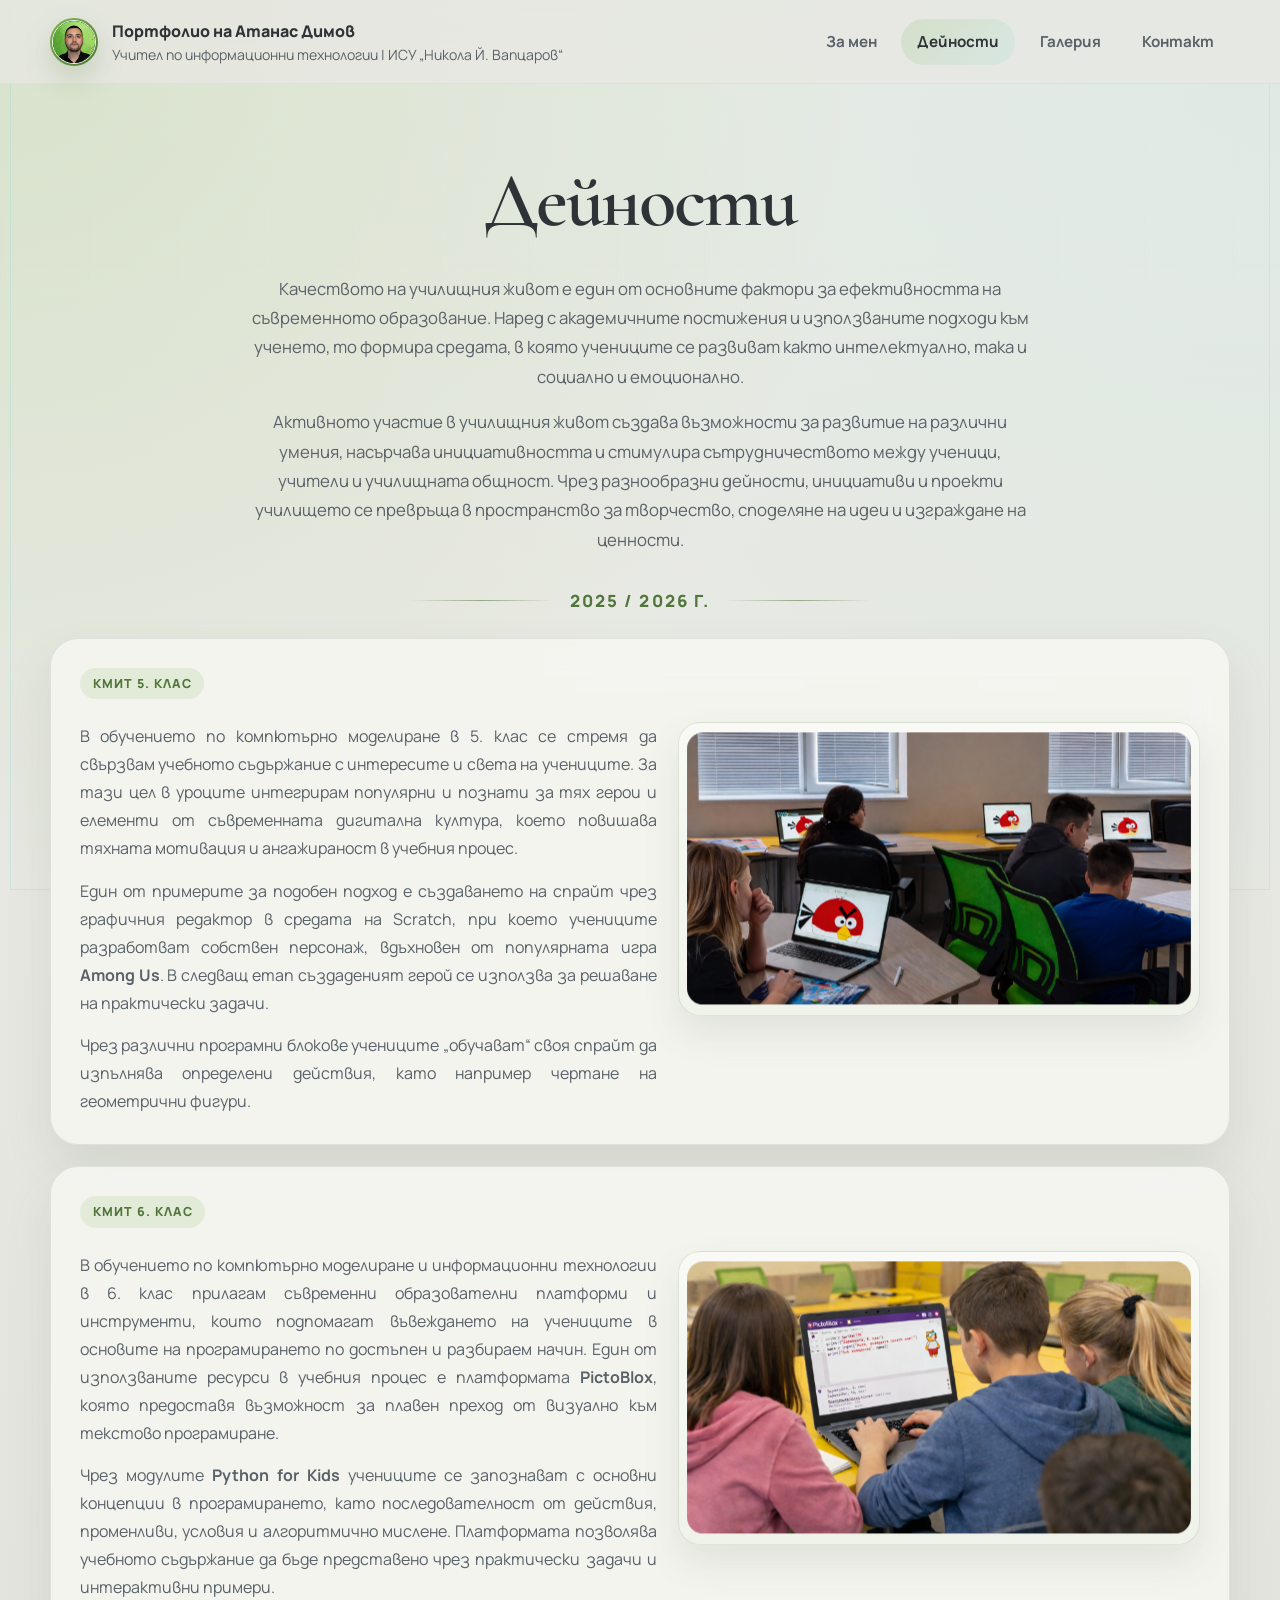
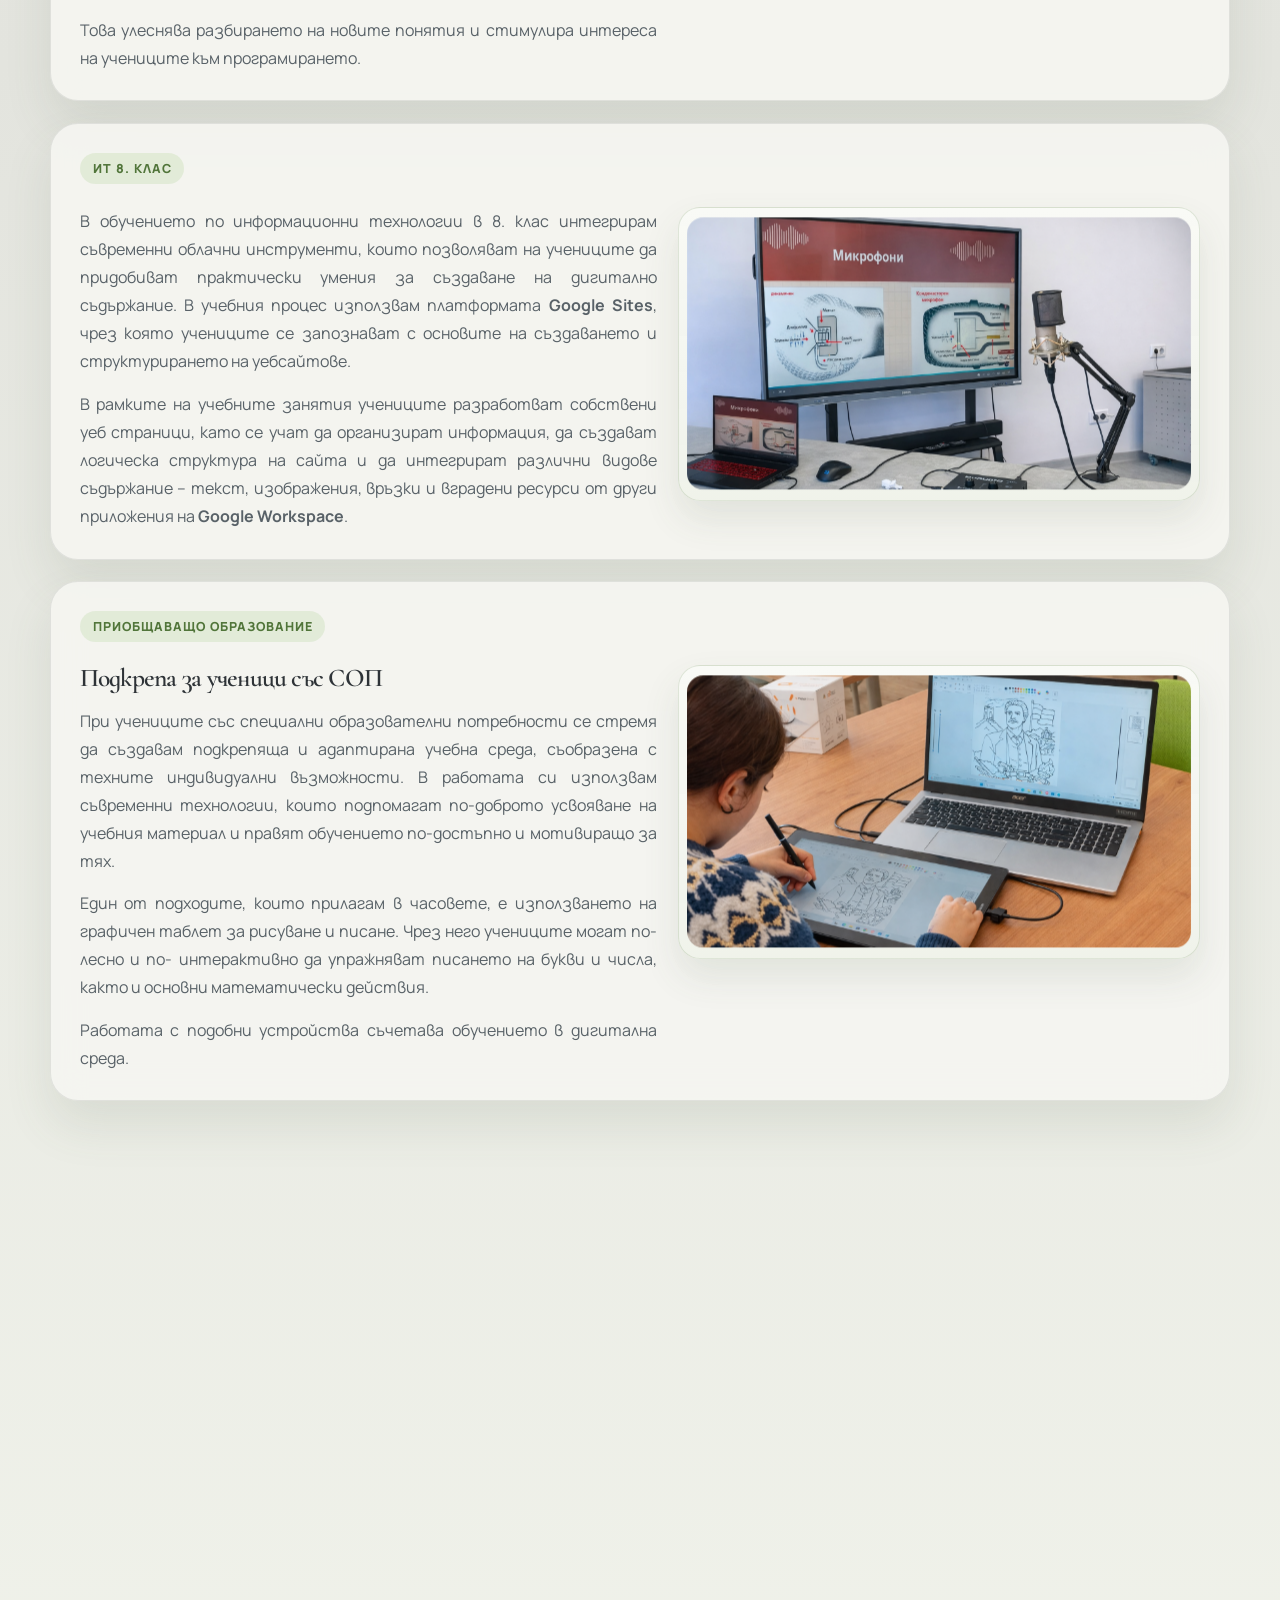
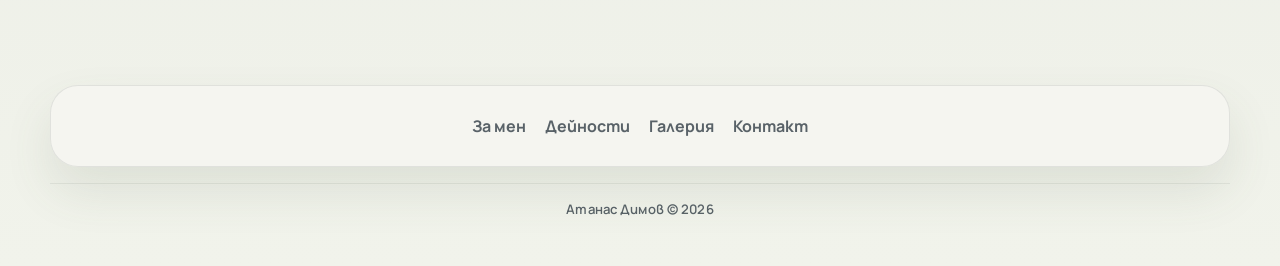
==== commit e15d99cf: "Refresh stylesheet cache version" ====
--- a/activities.html
+++ b/activities.html
@@ -22,7 +22,7 @@
     <link rel="icon" type="image/png" sizes="16x16" href="assets/favicon-16.png" />
     <link rel="icon" type="image/png" sizes="48x48" href="assets/favicon-48.png" />
     <link rel="apple-touch-icon" href="assets/favicon.png" />
-    <link rel="stylesheet" href="assets/styles.css?v=20260509a" />
+    <link rel="stylesheet" href="assets/styles.css?v=20260623a" />
   </head>
   <body class="is-loading" data-page="activities">
     <div class="site-loader" data-site-loader role="status" aria-live="polite">
@@ -308,4 +308,3 @@
 
 
 
-
--- a/assets/styles.css
+++ b/assets/styles.css
@@ -1029,6 +1029,10 @@
   margin-bottom: 1rem;
 }
 
+.story-card p {
+  text-align: justify;
+}
+
 .story-card p + p {
   margin-top: 1rem;
 }
@@ -1154,6 +1158,10 @@
 
 .activity-copy h3 {
   margin-bottom: 0.9rem;
+}
+
+.activity-copy p {
+  text-align: justify;
 }
 
 .activity-copy p + p {
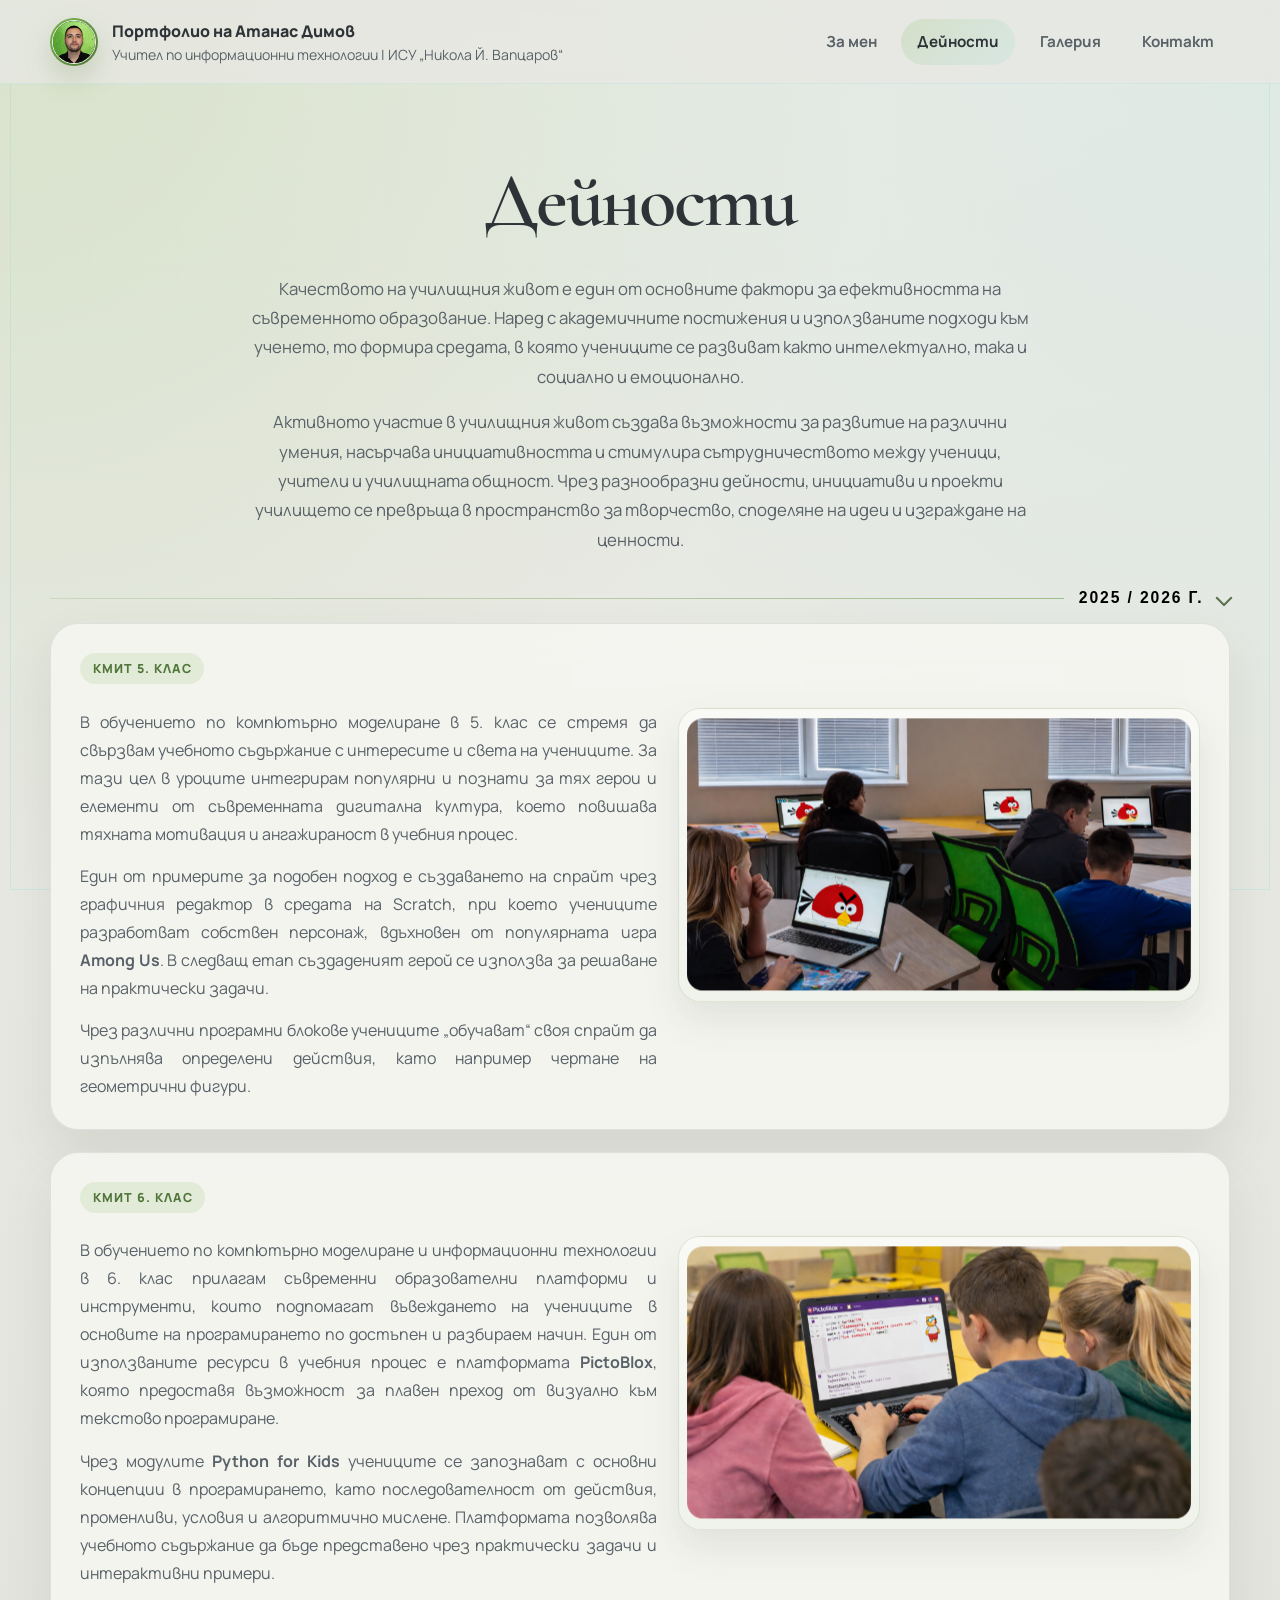
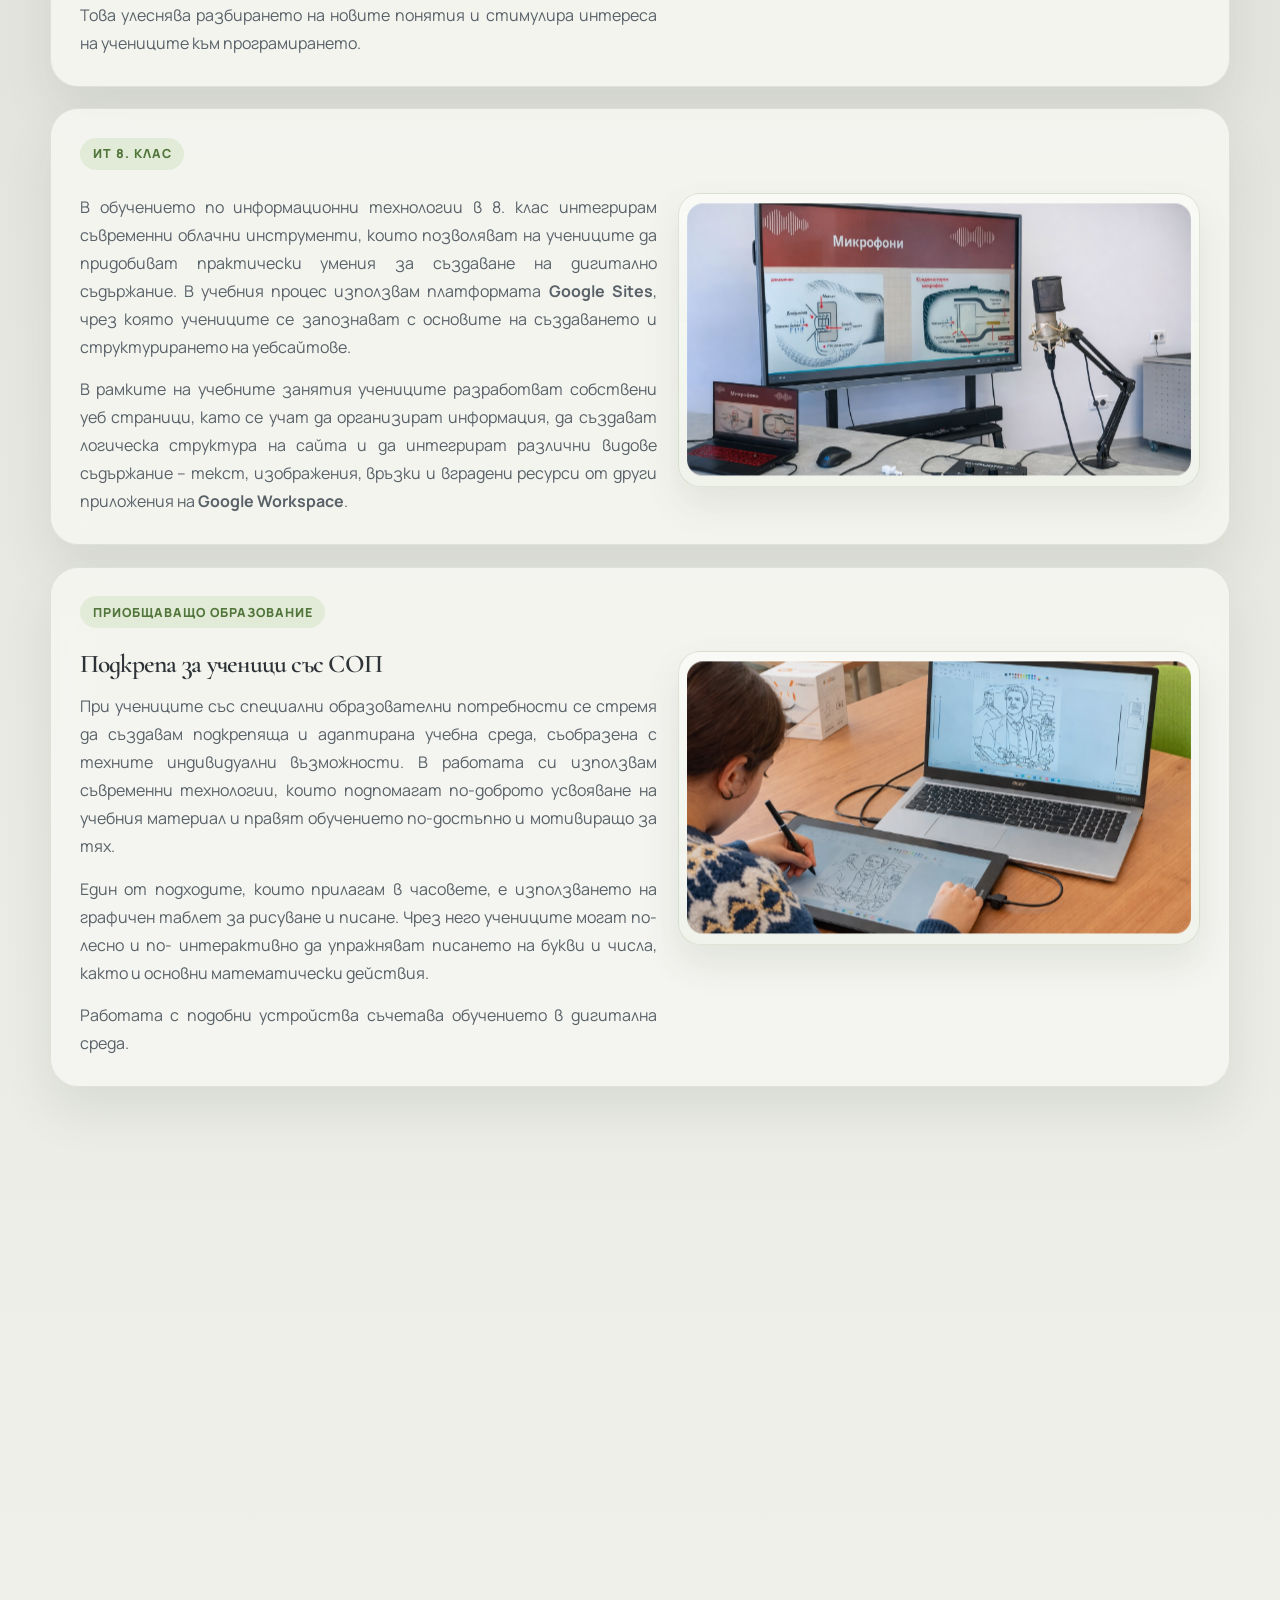
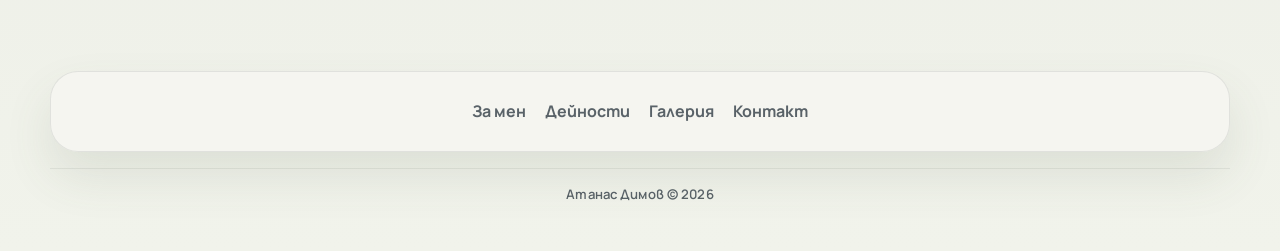
==== commit 71ec50a3: "Add collapsible activity year" ====
--- a/activities.html
+++ b/activities.html
@@ -86,9 +86,21 @@
               </p>
             </div>
 
-            <div class="year-divider reveal"><span>2025 / 2026 г.</span></div>
-
-            <div class="grid grid-3">
+            <section class="gallery-year reveal" data-gallery-year>
+              <button
+                class="gallery-year-button"
+                type="button"
+                aria-expanded="true"
+                aria-controls="activity-year-2025"
+                data-gallery-toggle
+              >
+                <span class="gallery-year-line" aria-hidden="true"></span>
+                <span class="gallery-year-label">2025 / 2026 г.</span>
+                <span class="gallery-year-arrow" aria-hidden="true"></span>
+              </button>
+
+              <div class="gallery-year-panel" id="activity-year-2025">
+                <div class="grid grid-3">
               <article class="card reveal activity-feature-card">
                 <div class="card-tag">КМИТ 5. клас</div>
                 <div class="activity-feature-layout">
@@ -252,7 +264,9 @@
                   </div>
                 </div>
               </article>
-            </div>
+                </div>
+              </div>
+            </section>
           </div>
         </section>
       </main>
@@ -307,4 +321,3 @@
 
 
 
-
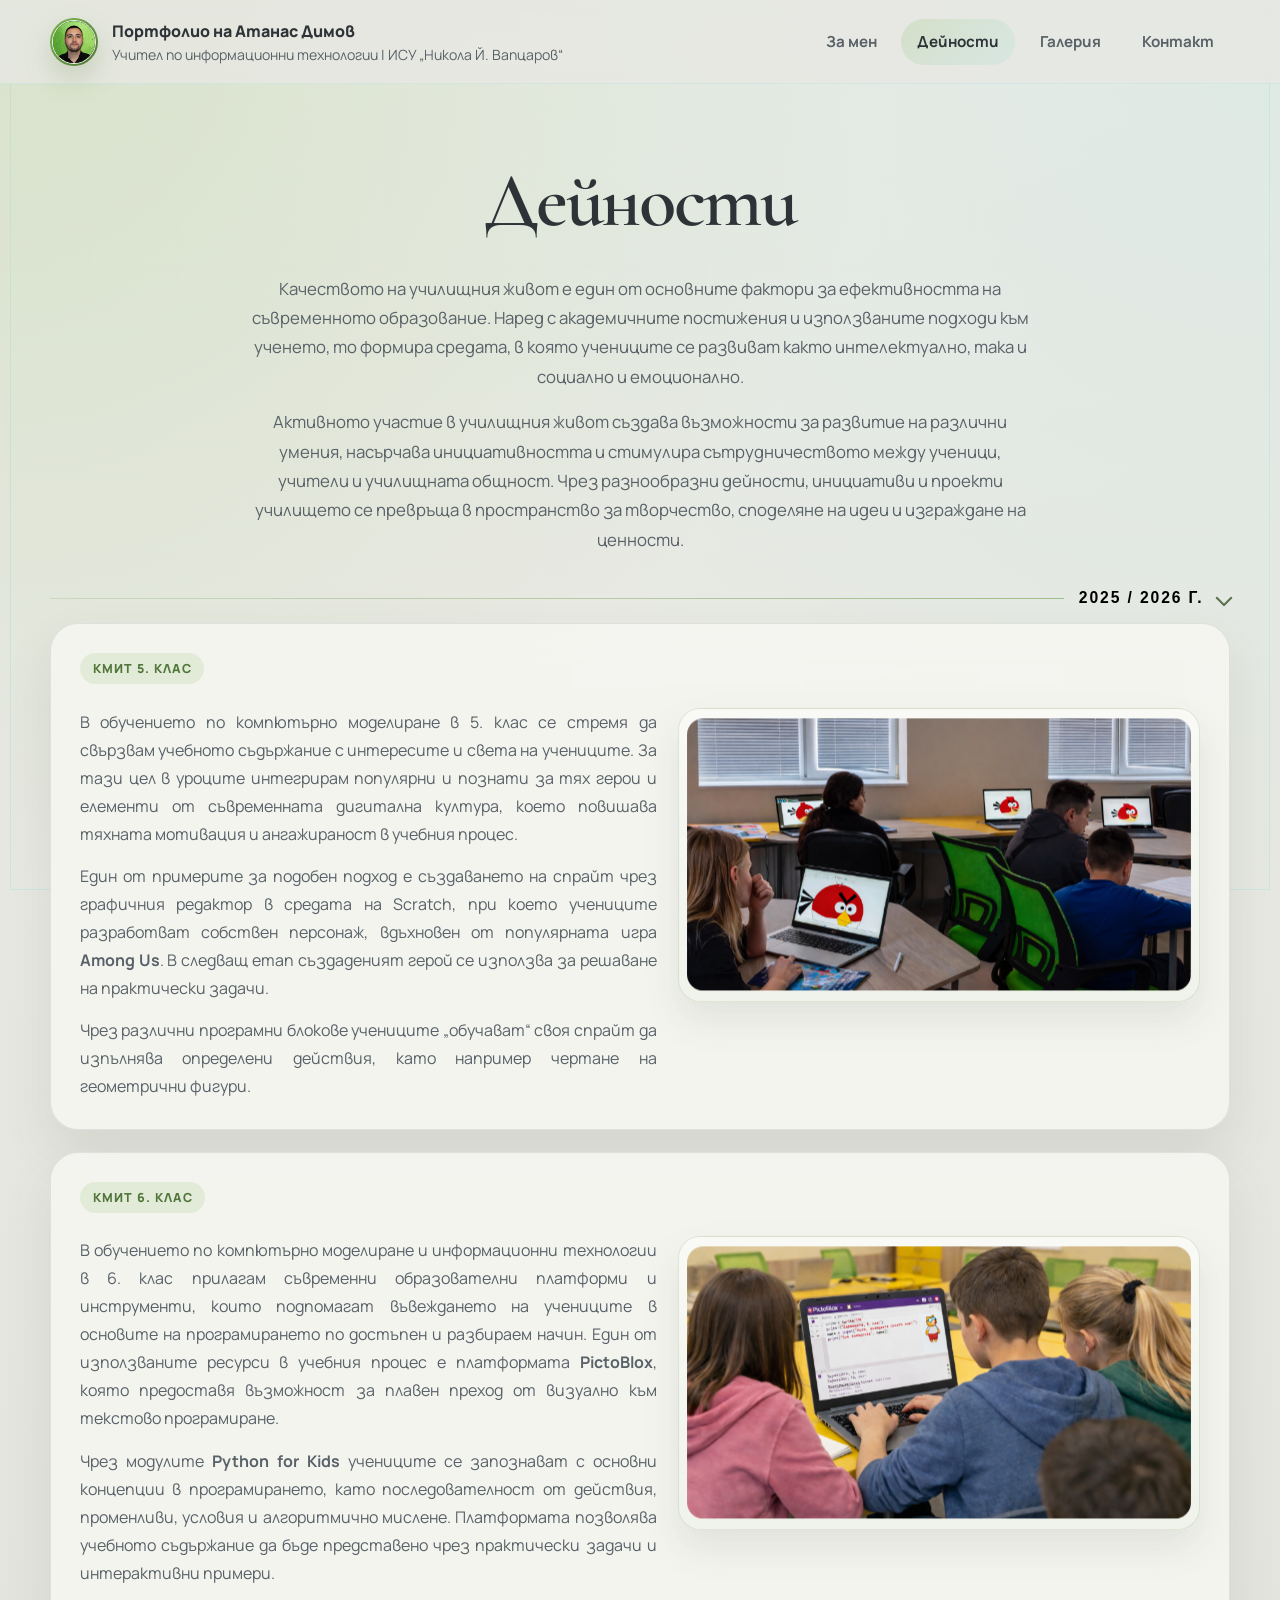
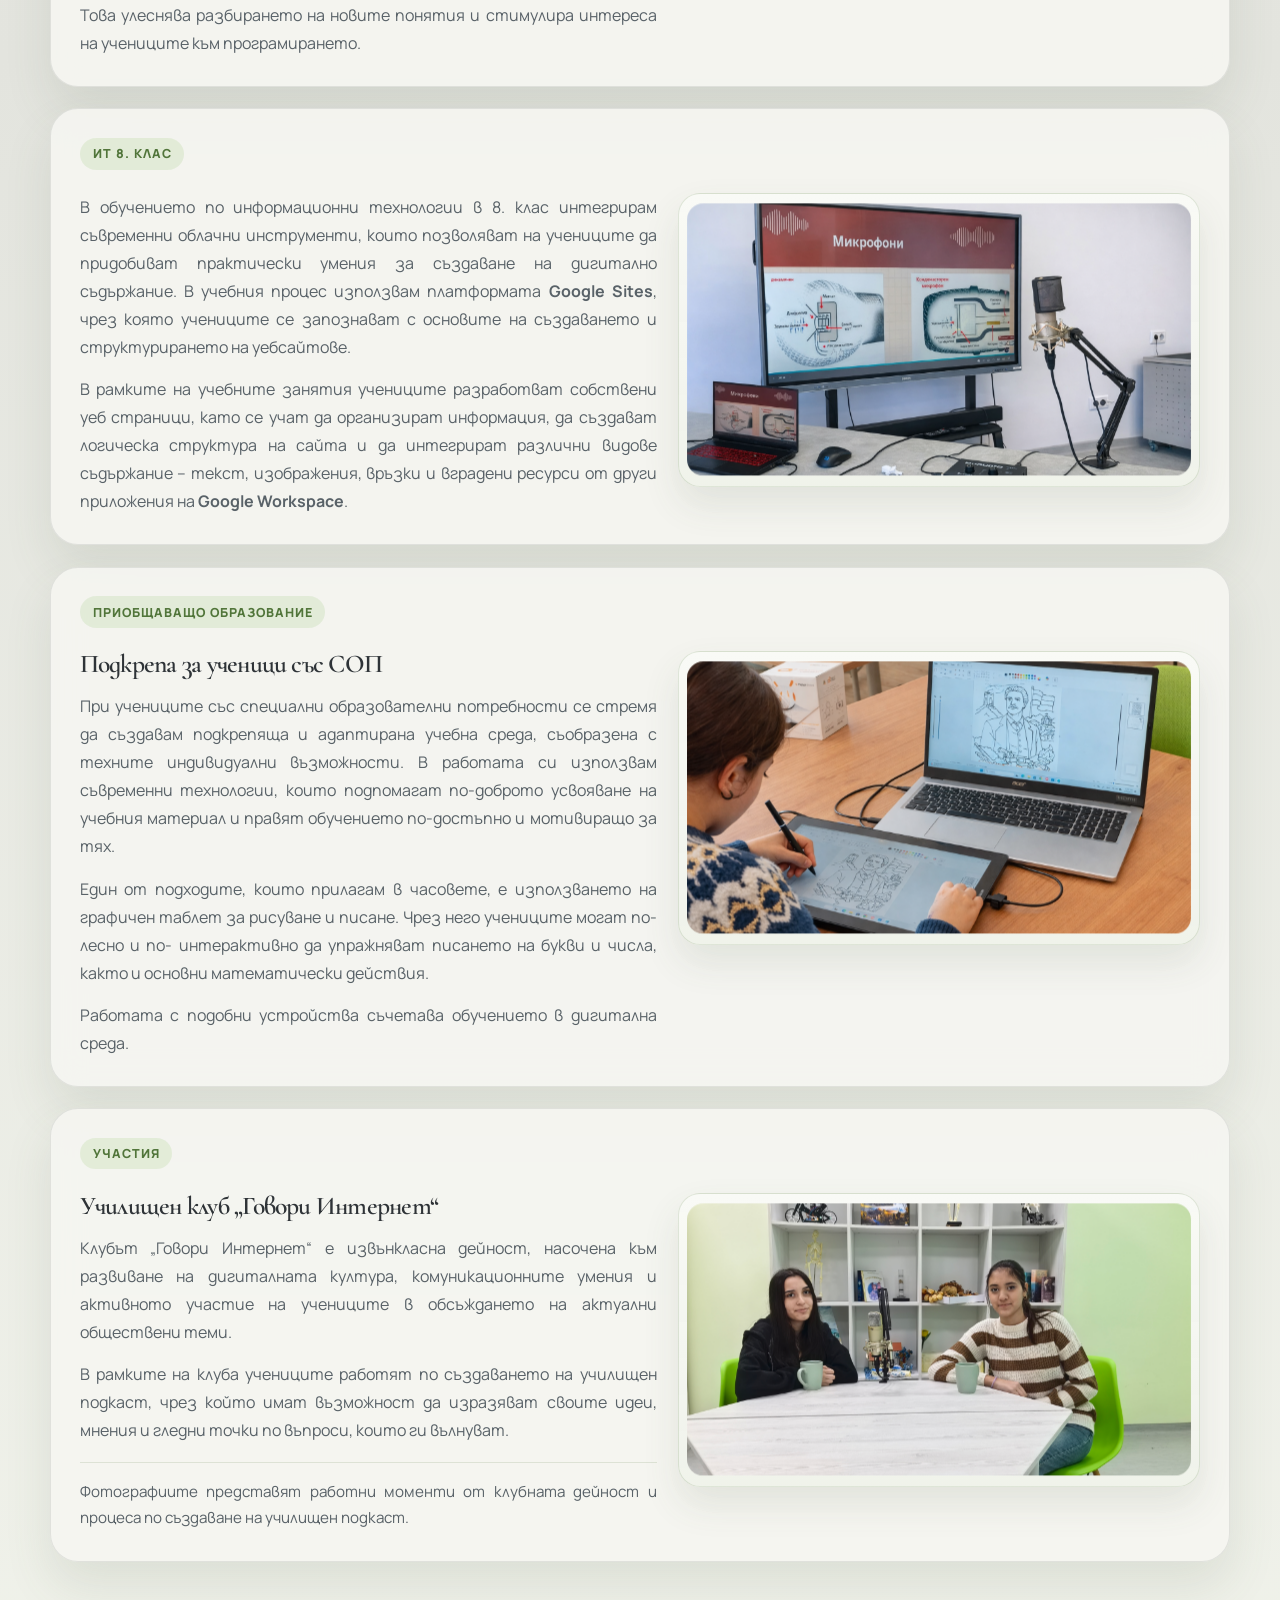
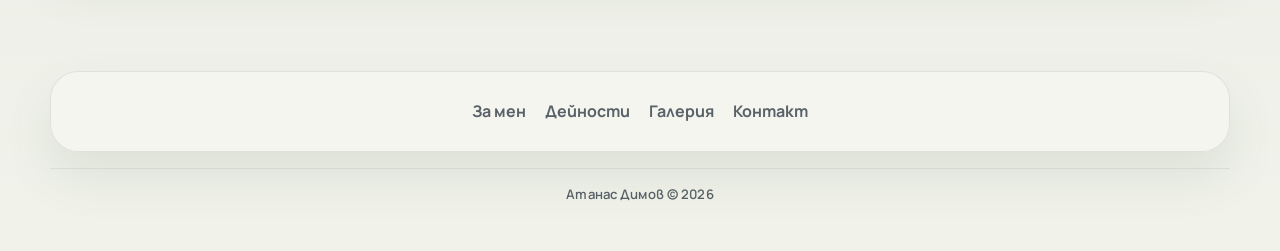
==== commit a5907017: "Refine contact success message" ====
--- a/activities.html
+++ b/activities.html
@@ -22,7 +22,7 @@
     <link rel="icon" type="image/png" sizes="16x16" href="assets/favicon-16.png" />
     <link rel="icon" type="image/png" sizes="48x48" href="assets/favicon-48.png" />
     <link rel="apple-touch-icon" href="assets/favicon.png" />
-    <link rel="stylesheet" href="assets/styles.css?v=20260623a" />
+    <link rel="stylesheet" href="assets/styles.css?v=20260623b" />
   </head>
   <body class="is-loading" data-page="activities">
     <div class="site-loader" data-site-loader role="status" aria-live="polite">
@@ -286,7 +286,7 @@
       </footer>
     </div>
 
-    <script src="assets/app.js?v=20260509a"></script>
+    <script src="assets/app.js?v=20260623c"></script>
   </body>
 </html>
 
@@ -319,5 +319,3 @@
 
 
 
-
-
--- a/assets/styles.css
+++ b/assets/styles.css
@@ -1332,6 +1332,26 @@
   line-height: 1.7;
 }
 
+.contact-helper {
+  min-height: 2.7rem;
+}
+
+.contact-helper.is-success {
+  color: var(--accent-deep);
+  font-weight: 700;
+}
+
+.contact-helper.is-error {
+  color: #9b2f2f;
+  font-weight: 700;
+}
+
+.contact-submit:disabled {
+  cursor: progress;
+  opacity: 0.72;
+  transform: none;
+}
+
 
 .gallery-archive {
   display: grid;
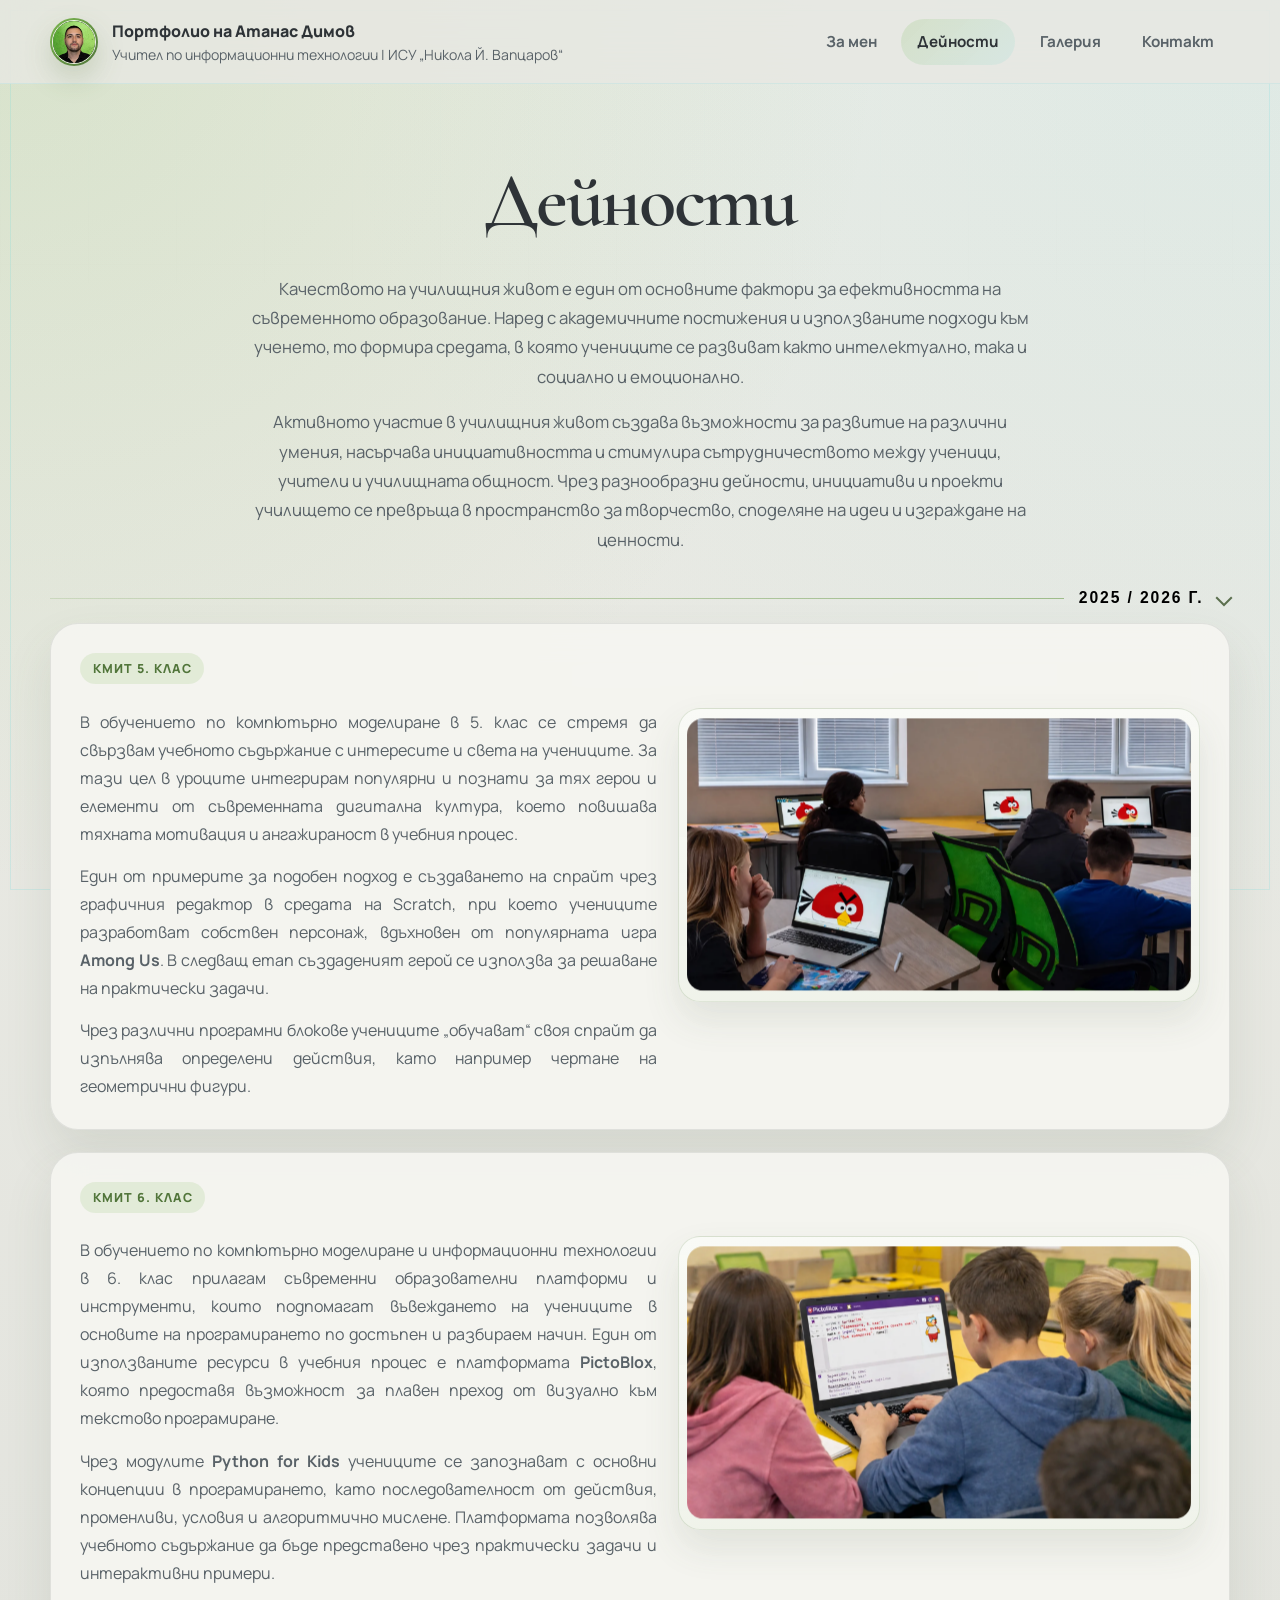
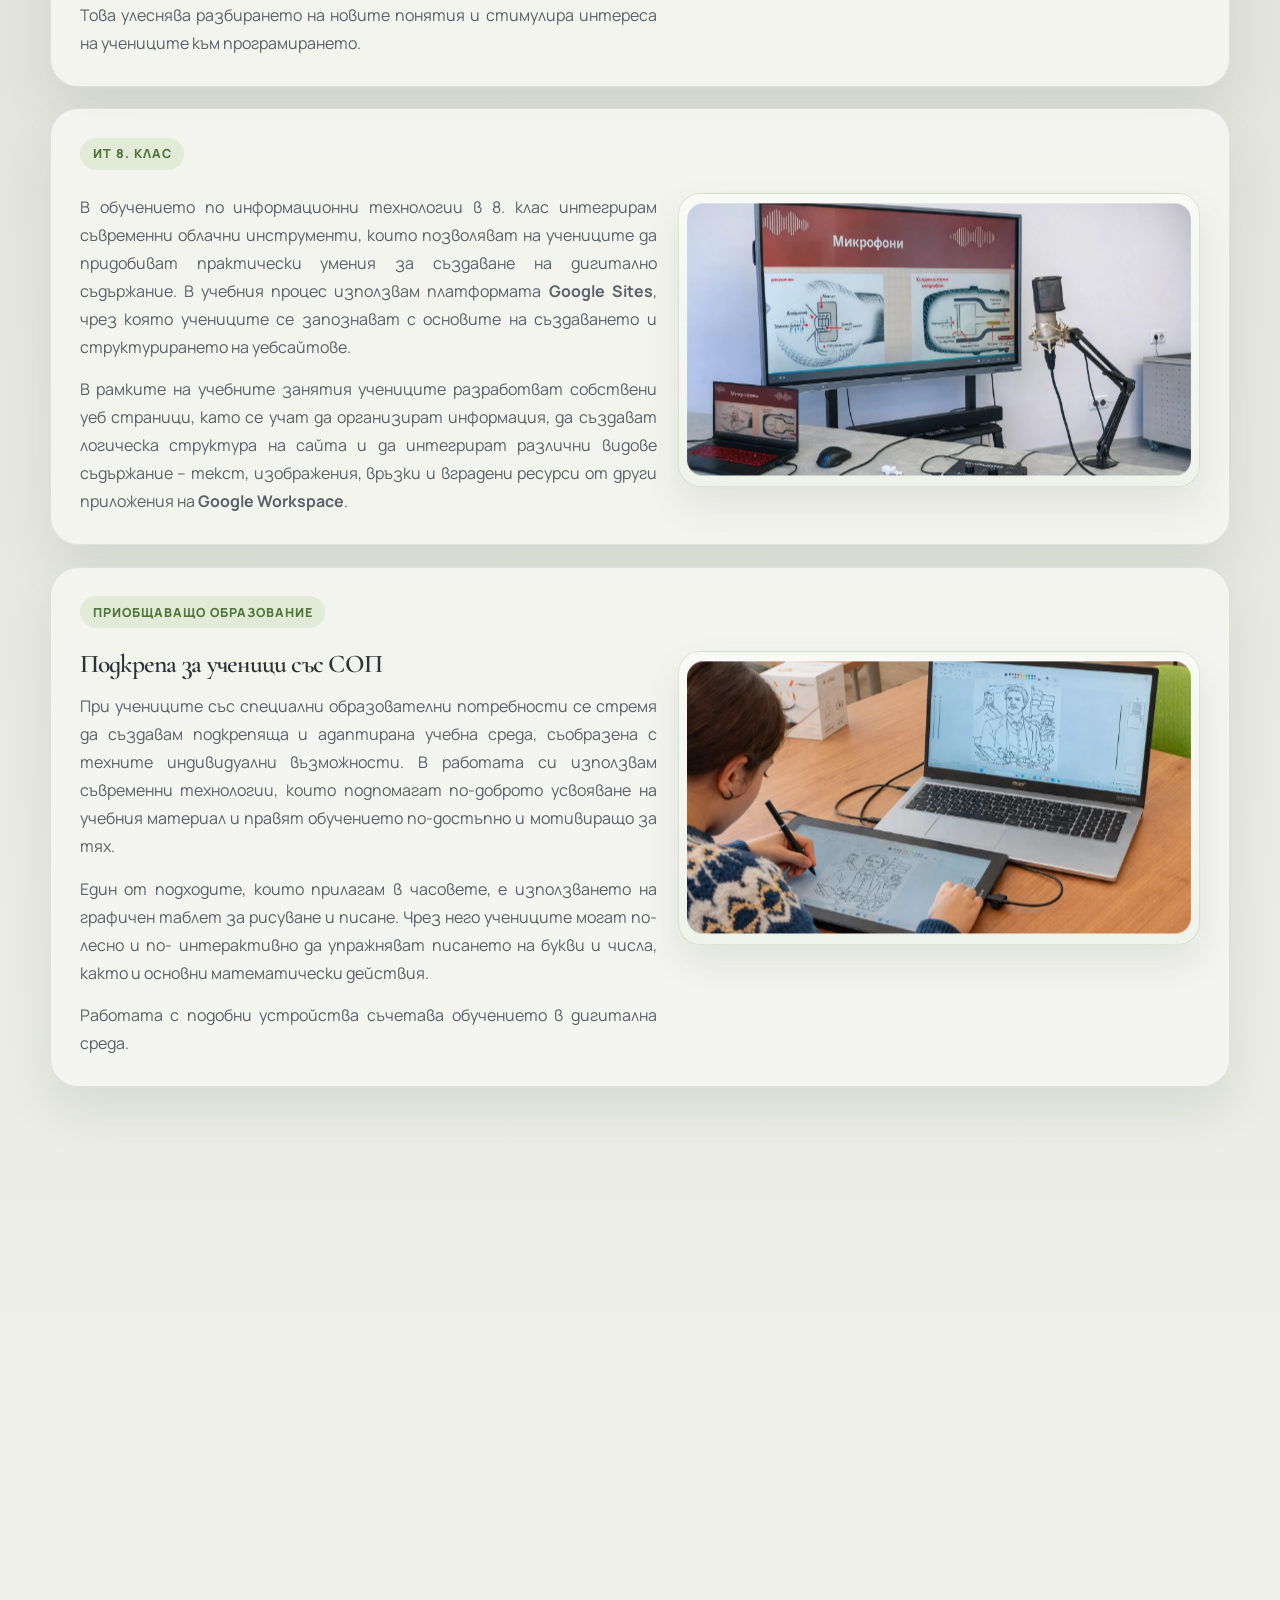
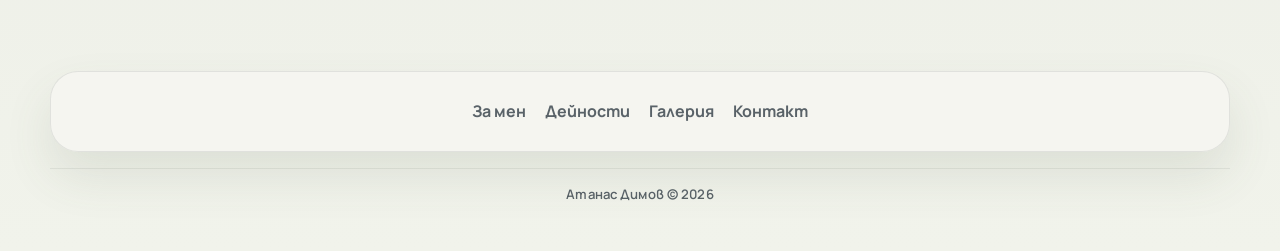
==== commit a2cce9d7: "Calculate age automatically and speed up portfolio loading" ====
--- a/activities.html
+++ b/activities.html
@@ -16,20 +16,26 @@
     <link
       href="https://fonts.googleapis.com/css2?family=Cormorant+Garamond:wght@500;600;700&family=Manrope:wght@400;500;600;700;800&display=swap"
       rel="stylesheet"
+      media="print"
+      onload="this.media='all'"
     />
+    <noscript>
+      <link rel="stylesheet" href="https://fonts.googleapis.com/css2?family=Cormorant+Garamond:wght@500;600;700&family=Manrope:wght@400;500;600;700;800&display=swap" />
+    </noscript>
     <link rel="icon" type="image/svg+xml" href="assets/favicon.svg" />
     <link rel="icon" type="image/png" sizes="32x32" href="assets/favicon-32.png" />
     <link rel="icon" type="image/png" sizes="16x16" href="assets/favicon-16.png" />
     <link rel="icon" type="image/png" sizes="48x48" href="assets/favicon-48.png" />
     <link rel="apple-touch-icon" href="assets/favicon.png" />
-    <link rel="stylesheet" href="assets/styles.css?v=20260623b" />
+    <link rel="stylesheet" href="assets/styles.css?v=20261002a" />
+    <script src="assets/app.js?v=20261002a" defer onerror="document.documentElement.classList.remove('js')"></script>
   </head>
   <body class="is-loading" data-page="activities">
     <div class="site-loader" data-site-loader role="status" aria-live="polite">
       <div class="site-loader__stage">
         <div class="site-loader__glow" aria-hidden="true"></div>
         <figure class="site-loader__art" aria-hidden="true">
-          <img class="site-loader__image" src="assets/loadpage.png" alt="" decoding="async" />
+          <img class="site-loader__image" src="assets/loadpage.webp" alt="" decoding="async" fetchpriority="low" />
         </figure>
         <div class="site-loader__copy">
           <strong>Учителско портфолио</strong>
@@ -40,7 +46,7 @@
       <header class="topbar">
         <div class="container topbar-inner">
           <a class="brand" href="index.html" aria-label="Портфолио">
-            <div class="brand-mark"><img class="brand-mark-image" src="assets/atanas-photo.jpg" alt="Атанас Димов" /></div>
+            <div class="brand-mark"><img class="brand-mark-image" src="assets/atanas-photo.webp" alt="Атанас Димов" width="640" height="640" decoding="async" /></div>
             <div class="brand-copy">
               <div class="brand-title">Портфолио на Атанас Димов</div>
               <div class="brand-subtitle">Учител по информационни технологии | ИСУ „Никола Й. Вапцаров“</div>
@@ -126,7 +132,7 @@
                   <div class="activity-media">
                     <figure class="activity-photo-frame">
                       <img
-                        src="assets/activities/kmit-5/angry-birds-horizontal.png"
+                        src="assets/activities/kmit-5/angry-birds-horizontal.webp"
                         alt="Ученици работят по графичен проект в КМИТ 5. клас"
                         loading="lazy"
                       />
@@ -160,7 +166,7 @@
                   <div class="activity-media">
                     <figure class="activity-photo-frame">
                       <img
-                        src="assets/activities/kmit-6/pictoblox-horizontal.png"
+                        src="assets/activities/kmit-6/pictoblox-horizontal.webp"
                         alt="Ученици работят с PictoBlox в КМИТ 6. клас"
                         loading="lazy"
                       />
@@ -190,7 +196,7 @@
                   <div class="activity-media">
                     <figure class="activity-photo-frame">
                       <img
-                        src="assets/activities/it-8/google-sites-horizontal.png"
+                        src="assets/activities/it-8/google-sites-horizontal.webp"
                         alt="Презентация и работа с дигитално съдържание в ИТ 8. клас"
                         loading="lazy"
                       />
@@ -224,7 +230,7 @@
                   <div class="activity-media">
                     <figure class="activity-photo-frame">
                       <img
-                        src="assets/activities/inclusive-education/graphic-tablet.png"
+                        src="assets/activities/inclusive-education/graphic-tablet.webp"
                         alt="Ученик работи с графичен таблет в подкрепяща учебна среда"
                         loading="lazy"
                       />
@@ -256,7 +262,7 @@
                   <div class="activity-media">
                     <figure class="activity-photo-frame">
                       <img
-                        src="assets/activities/club-govori-internet/podcast2.jpg"
+                        src="assets/activities/club-govori-internet/podcast2.webp"
                         alt="Подкаст дейност в училищния клуб Говори Интернет"
                         loading="lazy"
                       />
@@ -286,7 +292,6 @@
       </footer>
     </div>
 
-    <script src="assets/app.js?v=20260623c"></script>
   </body>
 </html>
 
@@ -316,6 +321,3 @@
 
 
 
-
-
-
--- a/assets/styles.css
+++ b/assets/styles.css
@@ -1477,6 +1477,7 @@
 .about-campus-card img {
   display: block;
   width: 100%;
+  height: auto;
   aspect-ratio: 16 / 9;
   object-fit: cover;
 }
@@ -1537,10 +1538,10 @@
     linear-gradient(180deg, rgba(234, 233, 226, 0.98), rgba(216, 211, 201, 0.98));
   opacity: 1;
   visibility: visible;
-  transition: opacity 0.65s ease, visibility 0.65s ease;
-}
-
-html.js.app-ready .site-loader {
+  transition: opacity 0.18s ease, visibility 0.18s ease;
+}
+
+html.js .site-loader {
   display: grid;
 }
 
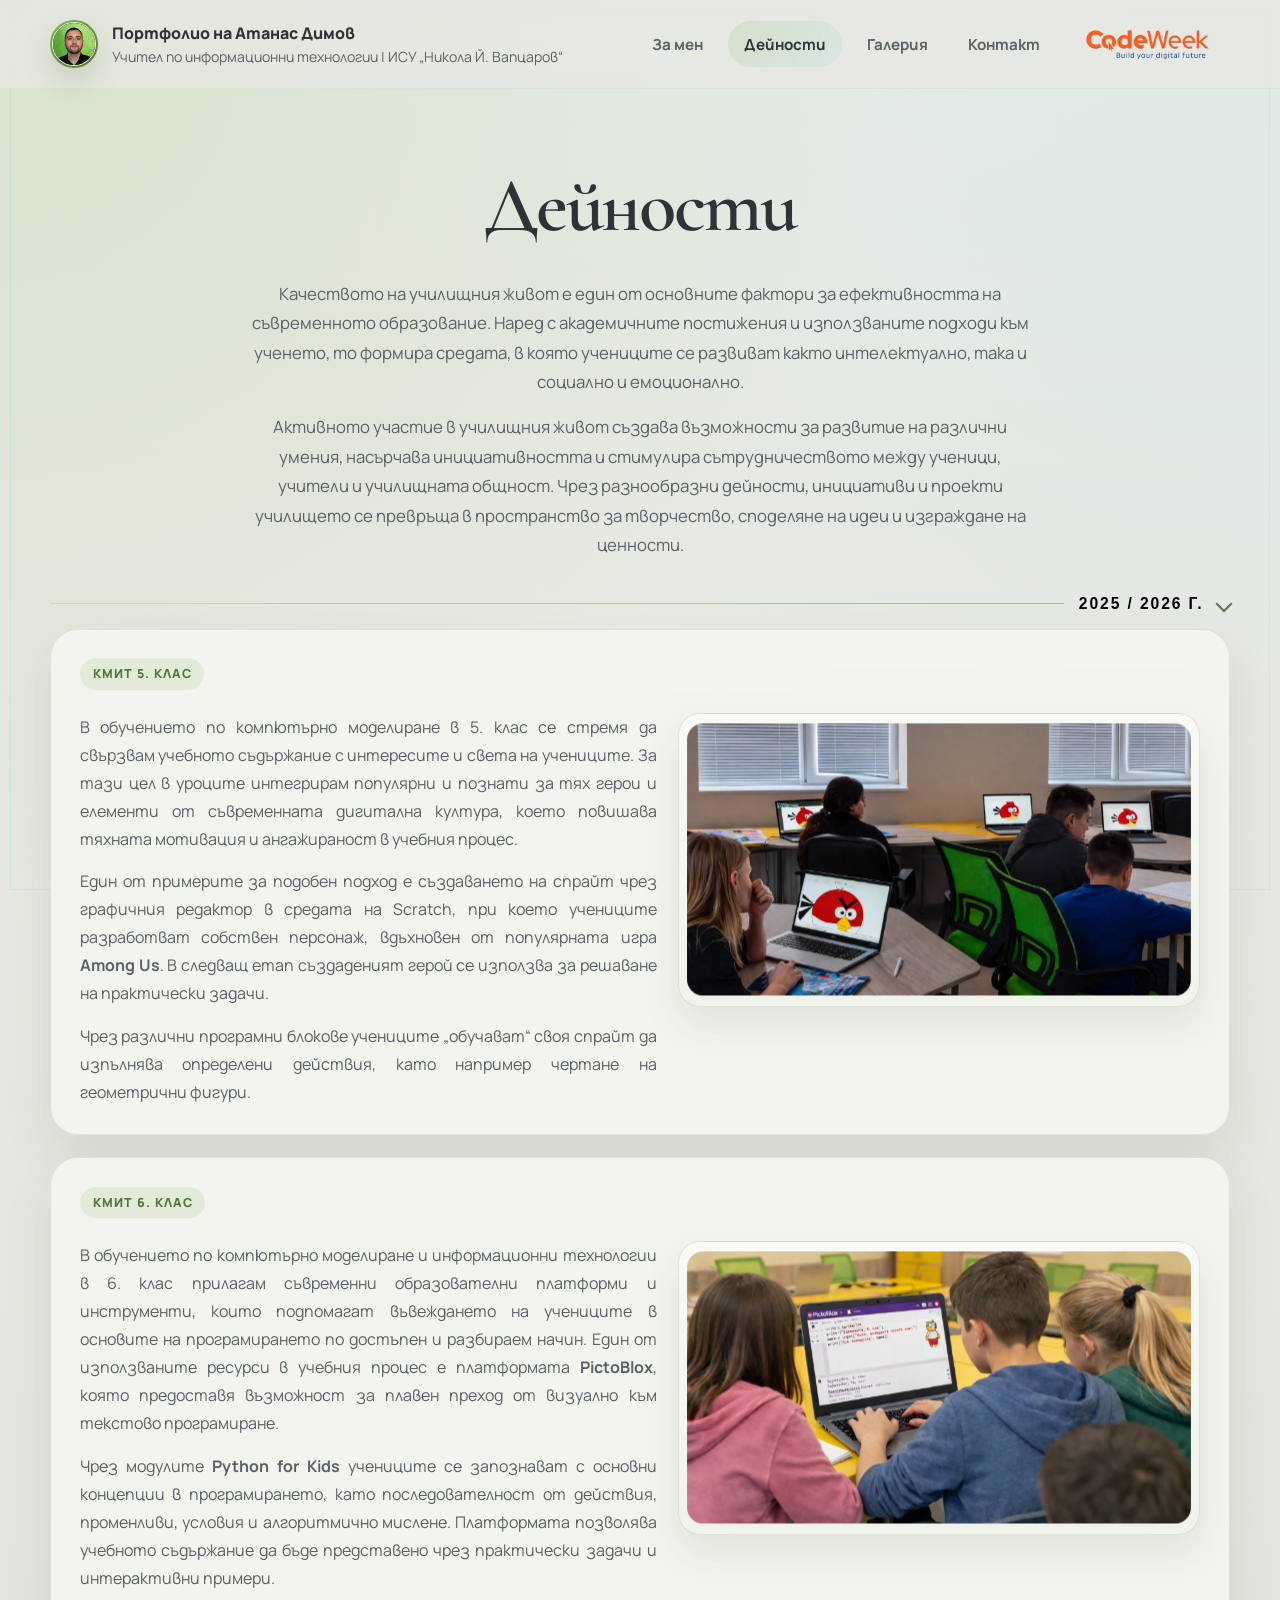
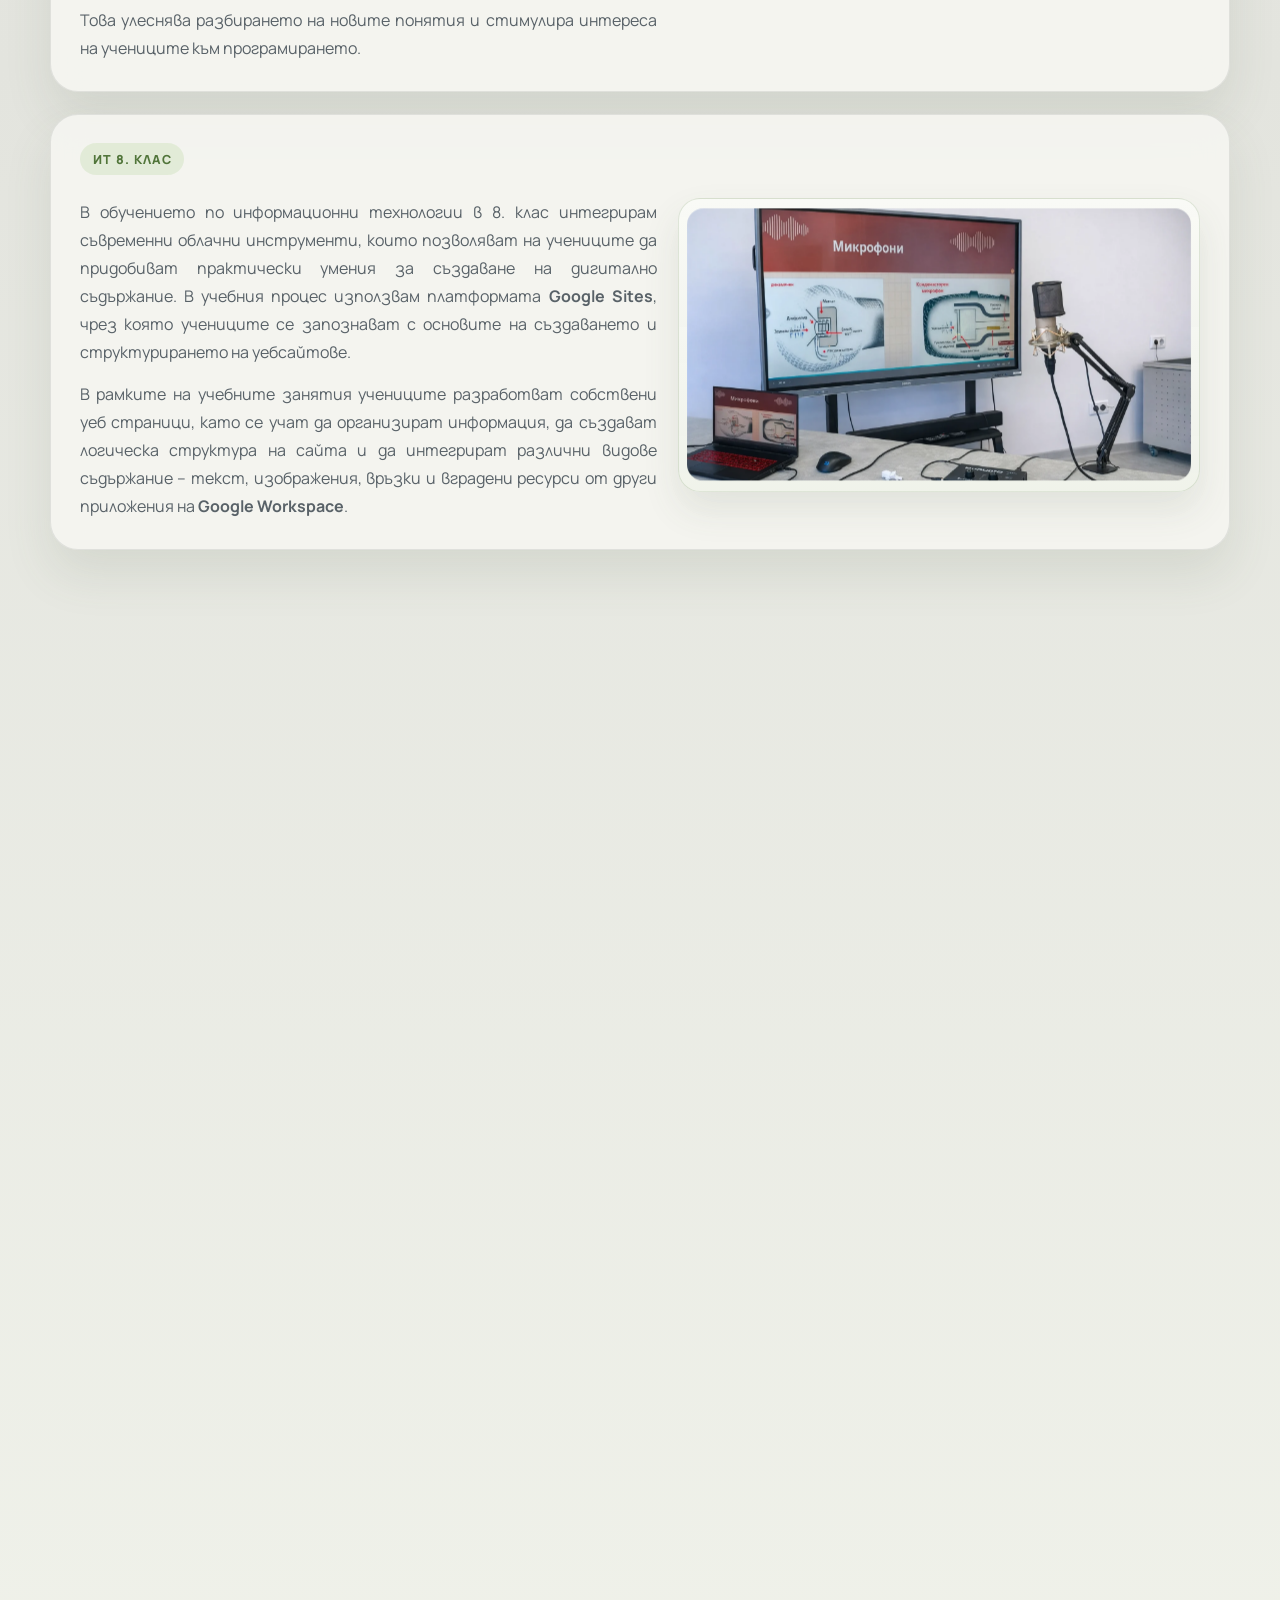
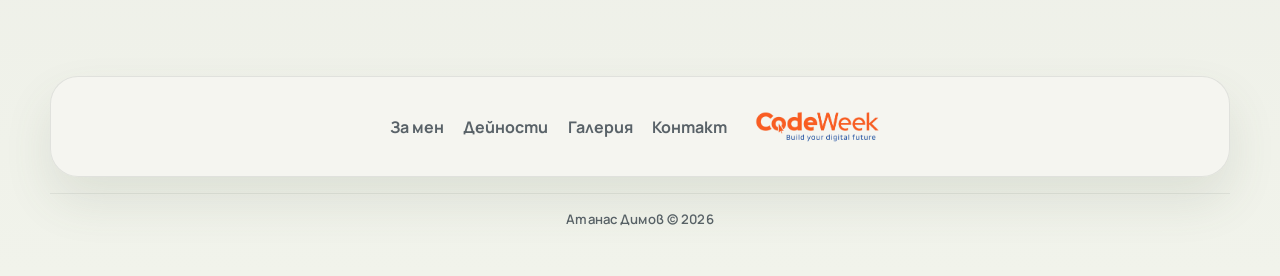
==== commit e03483c2: "Add CodeWeek gallery and logo navigation" ====
--- a/activities.html
+++ b/activities.html
@@ -27,7 +27,7 @@
     <link rel="icon" type="image/png" sizes="16x16" href="assets/favicon-16.png" />
     <link rel="icon" type="image/png" sizes="48x48" href="assets/favicon-48.png" />
     <link rel="apple-touch-icon" href="assets/favicon.png" />
-    <link rel="stylesheet" href="assets/styles.css?v=20261002a" />
+    <link rel="stylesheet" href="assets/styles.css?v=20261014a" />
     <script src="assets/app.js?v=20261002a" defer onerror="document.documentElement.classList.remove('js')"></script>
   </head>
   <body class="is-loading" data-page="activities">
@@ -68,6 +68,9 @@
             <a href="activities.html" data-page="activities">Дейности</a>
             <a href="gallery.html" data-page="gallery">Галерия</a>
             <a href="contact.html" data-page="contact">Контакт</a>
+            <a class="codeweek-link" href="codeweek.html" data-page="codeweek" aria-label="CodeWeek" title="CodeWeek">
+              <img class="codeweek-logo" src="assets/codeweek-logo-social.webp" alt="CodeWeek" width="775" height="621" decoding="async" />
+            </a>
           </nav>
         </div>
       </header>
@@ -285,6 +288,9 @@
               <a href="activities.html">Дейности</a>
               <a href="gallery.html">Галерия</a>
               <a href="contact.html">Контакт</a>
+              <a class="codeweek-link" href="codeweek.html" aria-label="CodeWeek" title="CodeWeek">
+                <img class="codeweek-logo" src="assets/codeweek-logo-social.webp" alt="CodeWeek" width="775" height="621" decoding="async" />
+              </a>
             </div>
           </div>
           <div class="footer-legal">Атанас Димов © 2026</div>
--- a/assets/styles.css
+++ b/assets/styles.css
@@ -207,6 +207,7 @@
 .brand-mark {
   width: 3rem;
   height: 3rem;
+  flex-shrink: 0;
   padding: 2px;
   border-radius: 50%;
   background: linear-gradient(135deg, var(--accent) 0%, var(--accent-deep) 100%);
@@ -281,6 +282,7 @@
   display: flex;
   align-items: center;
   gap: 0.55rem;
+  flex-shrink: 0;
 }
 
 .nav a {
@@ -302,6 +304,28 @@
 .nav a.is-active {
   background: linear-gradient(135deg, rgba(123, 184, 79, 0.18), rgba(89, 214, 220, 0.1));
   color: var(--ink);
+}
+
+.codeweek-link {
+  display: inline-flex;
+  align-items: center;
+  justify-content: center;
+}
+
+.codeweek-logo {
+  width: 144px;
+  height: 42px;
+  object-fit: cover;
+  object-position: center;
+}
+
+.nav .codeweek-link {
+  padding: 0.35rem 0.65rem;
+}
+
+.codeweek-link:focus-visible {
+  outline: 2px solid var(--accent-deep);
+  outline-offset: 4px;
 }
 
 .hero {
@@ -794,6 +818,7 @@
 .footer-links {
   display: flex;
   flex-wrap: wrap;
+  align-items: center;
   gap: 0.8rem 1.2rem;
   justify-content: flex-end;
 }
@@ -1413,6 +1438,21 @@
   gap: 1rem;
 }
 
+.gallery-empty {
+  margin: 0;
+  padding: 3rem 1rem;
+  text-align: center;
+  border-bottom: 1px solid var(--border);
+}
+
+.gallery-photo-grid:has(.gallery-photo-box) + .gallery-empty {
+  display: none;
+}
+
+.codeweek-title p {
+  margin-top: 0.8rem;
+}
+
 .gallery-photo-box {
   aspect-ratio: 4 / 5;
   margin: 0;
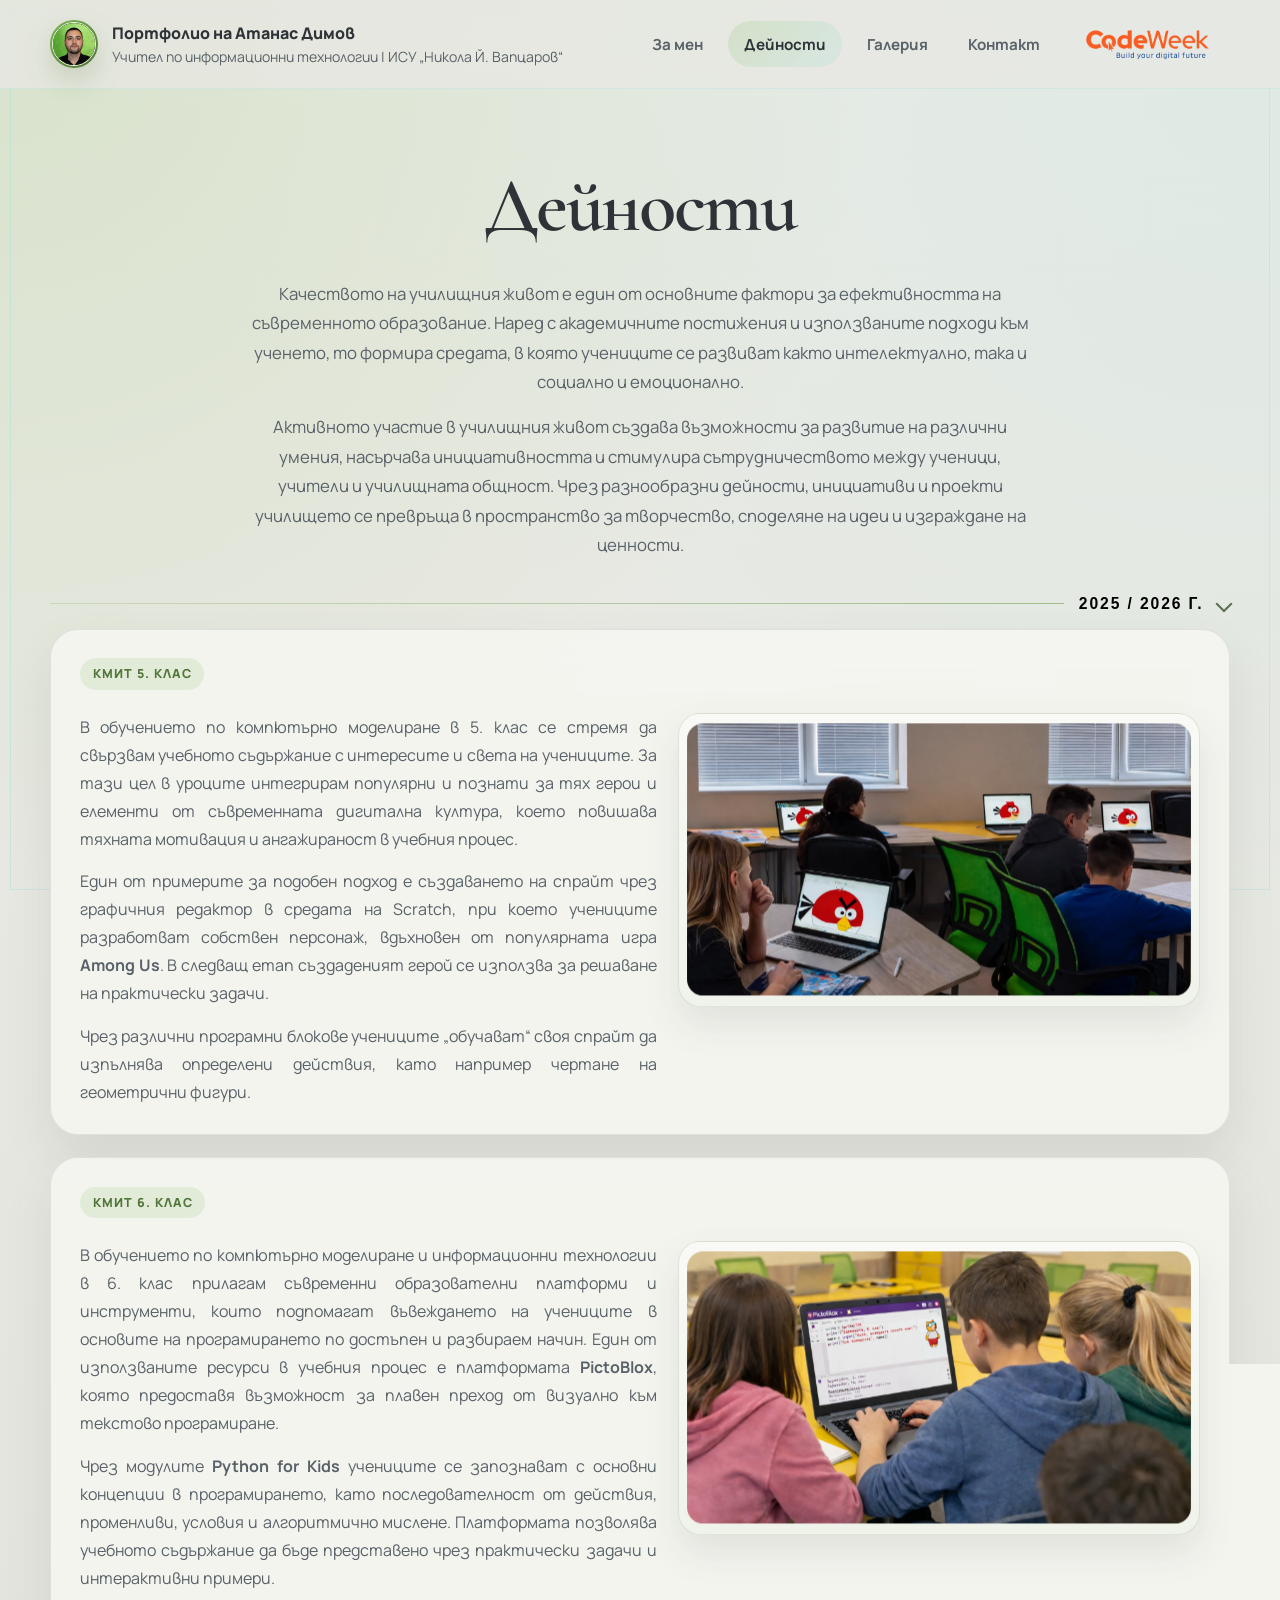
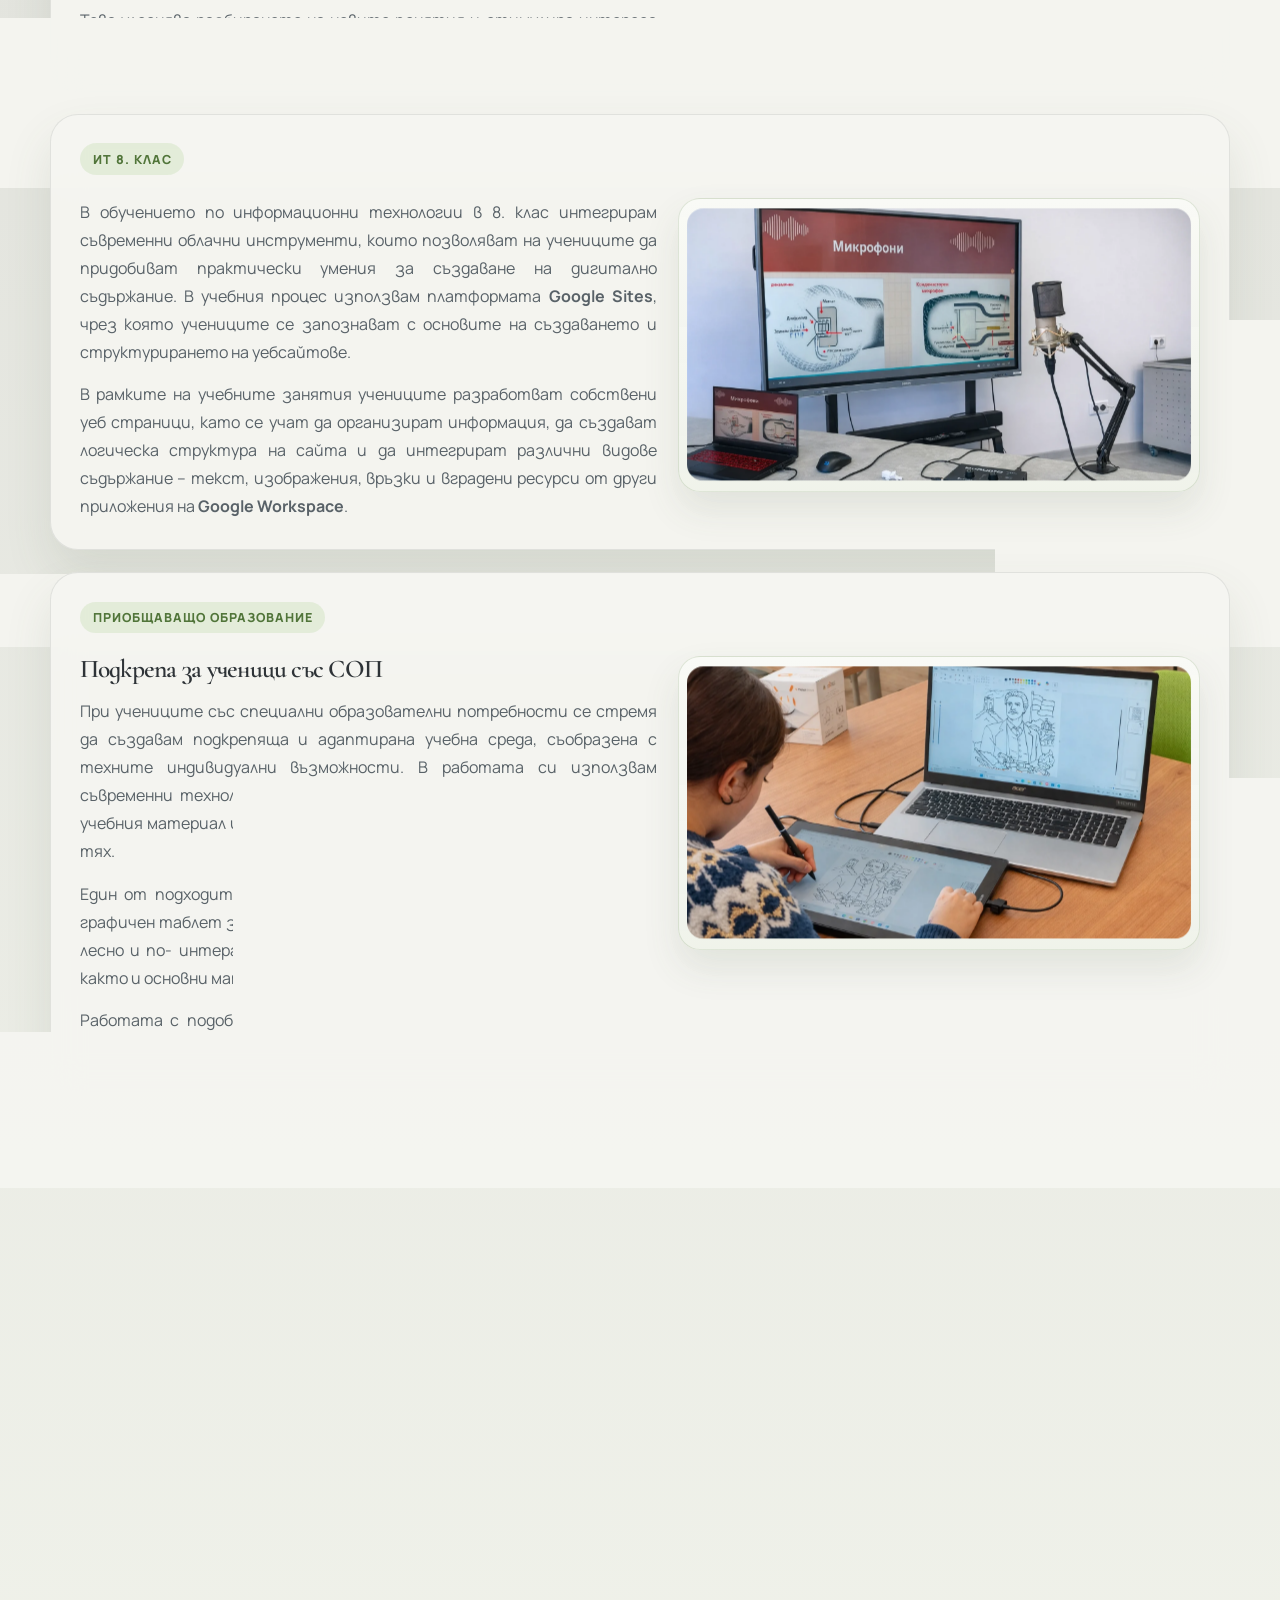
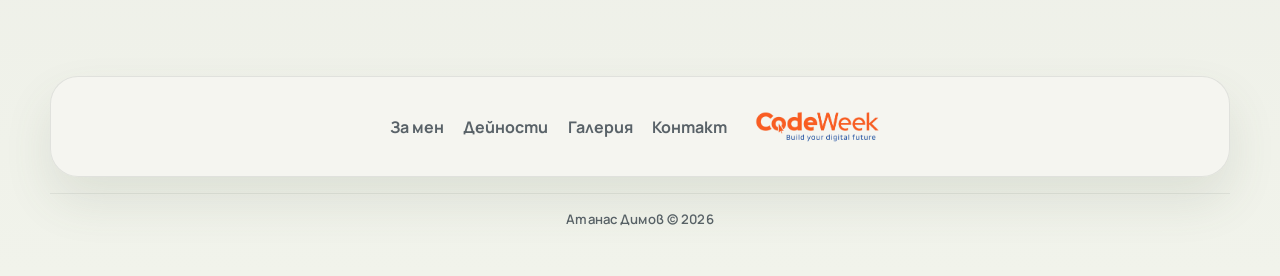
==== commit 406e3a47: "Restore brief school-logo loading screen" ====
--- a/activities.html
+++ b/activities.html
@@ -28,14 +28,14 @@
     <link rel="icon" type="image/png" sizes="48x48" href="assets/favicon-48.png" />
     <link rel="apple-touch-icon" href="assets/favicon.png" />
     <link rel="stylesheet" href="assets/styles.css?v=20261014a" />
-    <script src="assets/app.js?v=20261002a" defer onerror="document.documentElement.classList.remove('js')"></script>
+    <script src="assets/app.js?v=20261014c" defer onerror="document.documentElement.classList.remove('js')"></script>
   </head>
   <body class="is-loading" data-page="activities">
     <div class="site-loader" data-site-loader role="status" aria-live="polite">
       <div class="site-loader__stage">
         <div class="site-loader__glow" aria-hidden="true"></div>
         <figure class="site-loader__art" aria-hidden="true">
-          <img class="site-loader__image" src="assets/loadpage.webp" alt="" decoding="async" fetchpriority="low" />
+          <img class="site-loader__image" src="assets/loadpage.webp" alt="" width="960" height="640" decoding="async" fetchpriority="high" />
         </figure>
         <div class="site-loader__copy">
           <strong>Учителско портфолио</strong>
--- a/assets/styles.css
+++ b/assets/styles.css
@@ -1453,6 +1453,52 @@
   margin-top: 0.8rem;
 }
 
+.codeweek-intro {
+  max-width: 820px;
+  margin: 0 auto 2.5rem;
+}
+
+.codeweek-intro ul {
+  margin: 1rem 0 0;
+  padding-left: 1.4rem;
+  color: var(--ink-muted);
+  line-height: 1.75;
+}
+
+.codeweek-intro li + li {
+  margin-top: 0.35rem;
+}
+
+.codeweek-photo-grid {
+  display: block;
+  column-count: 3;
+  column-gap: 1rem;
+}
+
+.codeweek-photo-grid .gallery-photo-box {
+  display: inline-block;
+  width: 100%;
+  margin-bottom: 1rem;
+  aspect-ratio: auto;
+  break-inside: avoid;
+}
+
+.codeweek-photo-grid .gallery-photo-box img {
+  height: auto;
+}
+
+@media (max-width: 980px) {
+  .codeweek-photo-grid {
+    column-count: 2;
+  }
+}
+
+@media (max-width: 640px) {
+  .codeweek-photo-grid {
+    column-count: 1;
+  }
+}
+
 .gallery-photo-box {
   aspect-ratio: 4 / 5;
   margin: 0;
